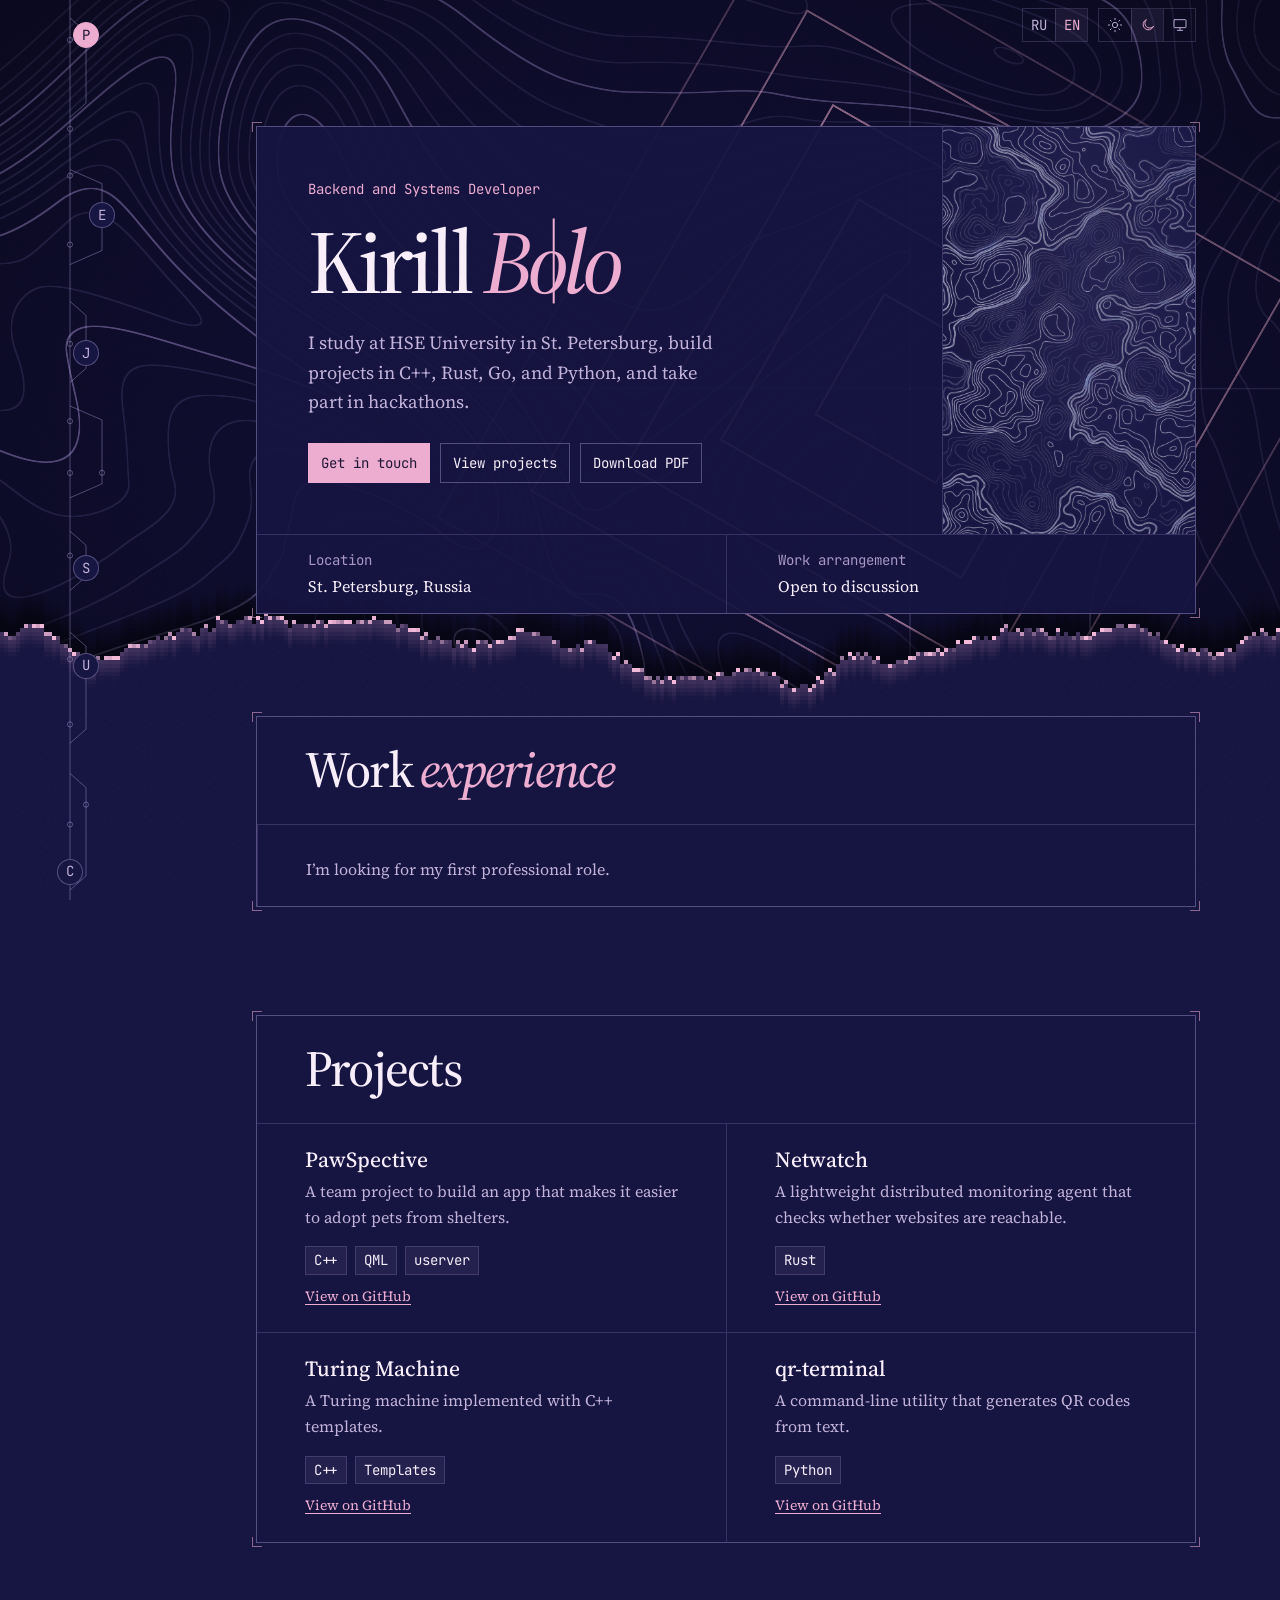
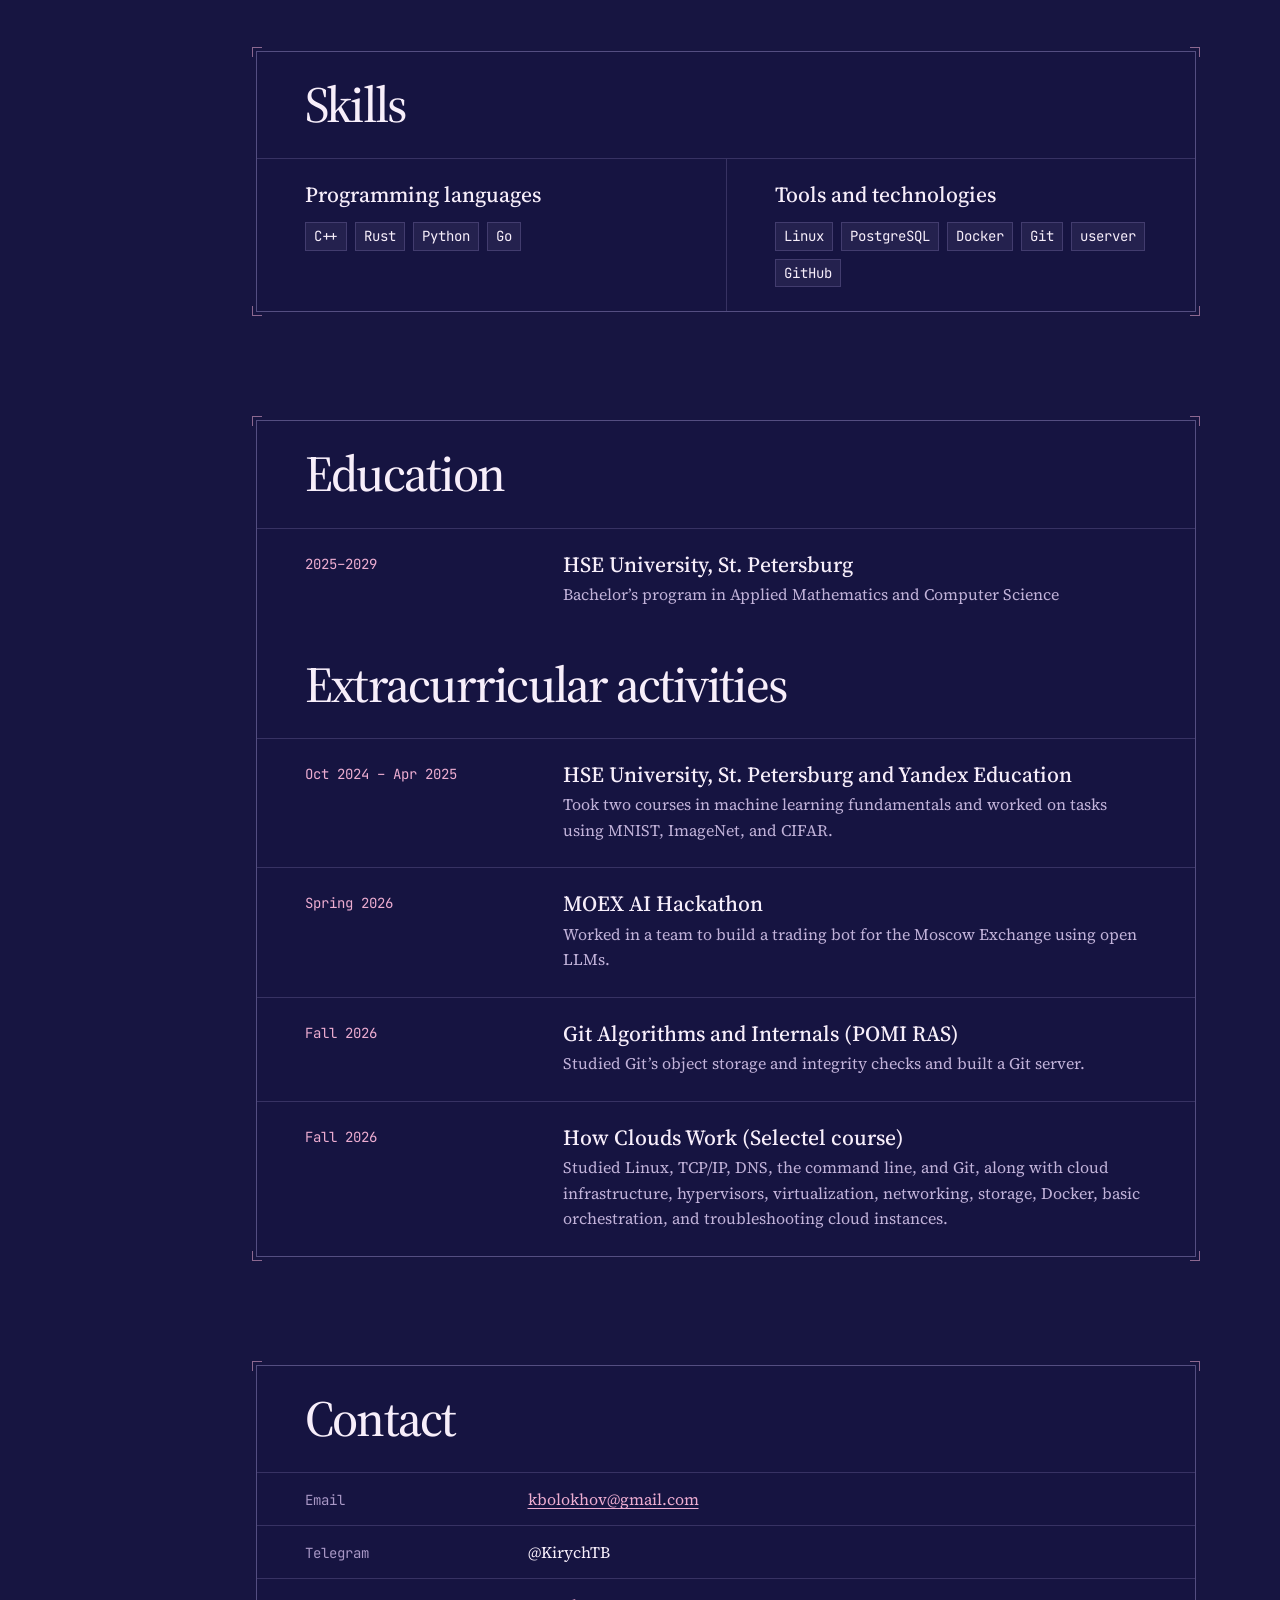
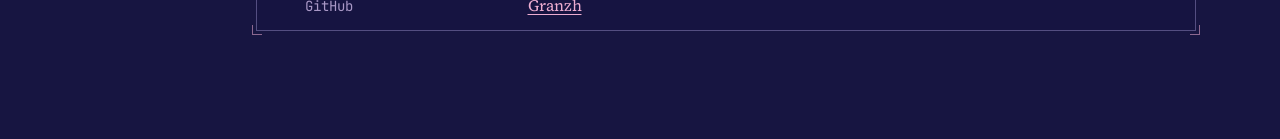
==== en.html @ cee9a9da "minor changes" ====
<!doctype html>
<html lang="en" data-eff="dark">
<head>
<meta charset="utf-8">
<meta name="viewport" content="width=device-width,initial-scale=1">
<meta name="description" content="Kirill Bolokhov’s resume, with projects, technical skills, and education.">
<title>Kirill Bolokhov — Resume</title>
<link rel="alternate" hreflang="ru" href="./index.html">
<link rel="alternate" hreflang="en" href="./en.html">
<link rel="preconnect" href="https://fonts.googleapis.com">
<link rel="preconnect" href="https://fonts.gstatic.com" crossorigin>
<link href="https://fonts.googleapis.com/css2?family=JetBrains+Mono:wght@400;500;600&family=Source+Serif+4:ital,opsz,wght@0,8..60,400;0,8..60,500;1,8..60,400&display=swap" rel="stylesheet">
<link rel="stylesheet" href="./assets/styles.css">
<script src="./assets/hero-typing.js" defer></script>
<script src="./assets/background.js" defer></script>
<script src="./assets/main.js" defer></script>
</head>
<body>
<canvas id="gl" aria-hidden="true"></canvas>

<nav class="nav" aria-label="Resume sections">
  <svg class="tree-rail" aria-hidden="true" focusable="false" hidden></svg>
  <ul class="tree" id="toc" role="list">
    <li class="tree-node">
      <details name="resume-sections">
        <summary aria-label="Profile">P</summary>
        <a href="#profile" aria-current="location">Profile</a>
      </details>
    </li>
    <li class="tree-node">
      <details name="resume-sections">
        <summary aria-label="Experience">E</summary>
        <a href="#experience">Experience</a>
      </details>
    </li>
    <li class="tree-node">
      <details name="resume-sections">
        <summary aria-label="Projects">J</summary>
        <a href="#projects">Projects</a>
      </details>
    </li>
    <li class="tree-node">
      <details name="resume-sections">
        <summary aria-label="Skills">S</summary>
        <a href="#skills">Skills</a>
      </details>
    </li>
    <li class="tree-node">
      <details name="resume-sections">
        <summary aria-label="Education">U</summary>
        <a href="#education">Education</a>
      </details>
    </li>
    <li class="tree-node">
      <details name="resume-sections">
        <summary aria-label="Contact">C</summary>
        <a href="#contacts">Contact</a>
      </details>
    </li>
  </ul>
</nav>

<main>
  <div class="page-controls">
    <nav class="languages" aria-label="Site language">
      <a href="./index.html" lang="ru" hreflang="ru" aria-label="Русский">RU</a>
      <a href="./en.html" aria-label="English" aria-current="page">EN</a>
    </nav>
    <div class="themes" id="themes" role="group" aria-label="Color theme" hidden>
      <button type="button" data-m="light" aria-label="Light theme" title="Light theme" aria-pressed="false"><svg viewBox="0 0 24 24" aria-hidden="true"><circle cx="12" cy="12" r="4"/><path d="M12 2v2M12 20v2M4.9 4.9l1.4 1.4M17.7 17.7l1.4 1.4M2 12h2M20 12h2M4.9 19.1l1.4-1.4M17.7 6.3l1.4-1.4"/></svg></button>
      <button type="button" data-m="dark" aria-label="Dark theme" title="Dark theme" aria-pressed="true"><svg viewBox="0 0 24 24" aria-hidden="true"><path d="M20 14.5A8 8 0 1 1 9.5 4a6.5 6.5 0 0 0 10.5 10.5z"/></svg></button>
      <button type="button" data-m="system" aria-label="System theme" title="System theme" aria-pressed="false"><svg viewBox="0 0 24 24" aria-hidden="true"><rect x="3" y="4" width="18" height="12" rx="1"/><path d="M12 16v4M8 20h8"/></svg></button>
    </div>
  </div>
  <section class="hero" id="profile" aria-labelledby="profile-title" tabindex="-1">
    <div class="col hero-card">
      <div class="hero-copy">
        <p class="eyebrow">Backend and Systems Developer</p>
        <h1 id="profile-title">Kirill <em class="surname" data-mistyped="Ищоло"><span class="surname-text">Bolokhov</span><span class="surname-typing" aria-hidden="true" hidden><span class="surname-prefix"></span><span class="surname-tail"><span class="surname-letter"></span><span class="surname-cursor"></span></span></span></em></h1>
        <p class="summary">I study at HSE University in St. Petersburg, build projects in C++, Rust, Go, and Python, and take part in hackathons.</p>
        <div class="actions">
          <a class="button primary" href="#contacts">Get in touch</a>
          <a class="button" href="#projects">View projects</a>
          <a class="button" href="./assets/resume-en.pdf" download>Download PDF</a>
        </div>
      </div>
      <div class="mark" aria-hidden="true"></div>
      <dl class="profile-details">
        <div><dt>Location</dt><dd>St. Petersburg, Russia</dd></div>
        <div><dt>Work arrangement</dt><dd>Open to discussion</dd></div>
      </dl>
    </div>
  </section>

  <section class="paper" id="experience" aria-labelledby="experience-title" tabindex="-1">
    <div class="col">
      <header class="intro"><h2 id="experience-title">Work <em>experience</em></h2></header>
      <div class="cell"><p>I’m looking for my first professional role.</p></div>
    </div>
  </section>

  <section class="gap" id="projects" aria-labelledby="projects-title" tabindex="-1">
    <div class="col">
      <header class="intro"><h2 id="projects-title">Projects</h2></header>
      <div class="grid">
        <article class="cell">
          <h3>PawSpective</h3>
          <p>A team project to build an app that makes it easier to adopt pets from shelters.</p>
          <ul class="tags" aria-label="Project technologies"><li>C++</li><li>QML</li><li>userver</li></ul>
          <a class="project-link" href="https://github.com/Pawspective" aria-label="PawSpective on GitHub">View on GitHub</a>
        </article>
        <article class="cell">
          <h3>Netwatch</h3>
          <p>A lightweight distributed monitoring agent that checks whether websites are reachable.</p>
          <ul class="tags" aria-label="Project technologies"><li>Rust</li></ul>
          <a class="project-link" href="https://github.com/Granzh/netwatch" aria-label="Netwatch on GitHub">View on GitHub</a>
        </article>
        <article class="cell">
          <h3>Turing Machine</h3>
          <p>A Turing machine implemented with C++ templates.</p>
          <ul class="tags" aria-label="Project technologies"><li>C++</li><li>Templates</li></ul>
          <a class="project-link" href="https://github.com/Granzh/Turing-Machine" aria-label="Turing Machine on GitHub">View on GitHub</a>
        </article>
        <article class="cell">
          <h3>qr-terminal</h3>
          <p>A command-line utility that generates QR codes from text.</p>
          <ul class="tags" aria-label="Project technologies"><li>Python</li></ul>
          <a class="project-link" href="https://github.com/Granzh/qr-terminal" aria-label="qr-terminal on GitHub">View on GitHub</a>
        </article>
      </div>
    </div>
  </section>

  <section class="paper" id="skills" aria-labelledby="skills-title" tabindex="-1">
    <div class="col">
      <header class="intro"><h2 id="skills-title">Skills</h2></header>
      <div class="grid">
        <div class="cell">
          <h3>Programming languages</h3>
          <ul class="tags"><li>C++</li><li>Rust</li><li>Python</li><li>Go</li></ul>
        </div>
        <div class="cell">
          <h3>Tools and technologies</h3>
          <ul class="tags"><li>Linux</li><li>PostgreSQL</li><li>Docker</li><li>Git</li><li>userver</li><li>GitHub</li></ul>
        </div>
      </div>
    </div>
  </section>

  <section class="gap" id="education" aria-labelledby="education-title" tabindex="-1">
    <div class="col">
      <header class="intro"><h2 id="education-title">Education</h2></header>
      <article class="entry">
        <p class="entry-period">2025–2029</p>
        <div>
          <h3>HSE University, St. Petersburg</h3>
          <p class="entry-meta">Bachelor’s program in Applied Mathematics and Computer Science</p>
        </div>
      </article>

      <header class="intro"><h2 id="activities-title">Extracurricular activities</h2></header>
      <article class="entry">
        <p class="entry-period">Oct 2024 – Apr 2025</p>
        <div>
          <h3>HSE University, St. Petersburg and Yandex Education</h3>
          <p class="entry-meta">Took two courses in machine learning fundamentals and worked on tasks using MNIST, ImageNet, and CIFAR.</p>
        </div>
      </article>
      <article class="entry">
        <p class="entry-period">Spring 2026</p>
        <div>
          <h3>MOEX AI Hackathon</h3>
          <p class="entry-meta">Worked in a team to build a trading bot for the Moscow Exchange using open LLMs.</p>
        </div>
      </article>
      <article class="entry">
        <p class="entry-period">Fall 2026</p>
        <div>
          <h3>Git Algorithms and Internals (POMI RAS)</h3>
          <p class="entry-meta">Studied Git’s object storage and integrity checks and built a Git server.</p>
        </div>
      </article>
      <article class="entry">
        <p class="entry-period">Fall 2026</p>
        <div>
          <h3>How Clouds Work (Selectel course)</h3>
          <p class="entry-meta">Studied Linux, TCP/IP, DNS, the command line, and Git, along with cloud infrastructure, hypervisors, virtualization, networking, storage, Docker, basic orchestration, and troubleshooting cloud instances.</p>
        </div>
      </article>
    </div>
  </section>

  <section class="paper contacts" id="contacts" aria-labelledby="contacts-title" tabindex="-1">
    <div class="col">
      <header class="intro"><h2 id="contacts-title">Contact</h2></header>
      <dl class="contact-list">
        <div><dt>Email</dt><dd><a href="mailto:kbolokhov@gmail.com">kbolokhov@gmail.com</a></dd></div>
        <div><dt>Telegram</dt><dd>@KirychTB</dd></div>
        <div><dt>GitHub</dt><dd><a href="https://github.com/Granzh">Granzh</a></dd></div>
      </dl>
    </div>
  </section>
</main>
</body>
</html>
---- assets/styles.css ----
:root {
  --left: max(24px, calc((100vw - 1180px) / 2));
  --nav-width: 182px;
  --content-left: calc(var(--left) + var(--nav-width) + 24px);
  --mono: "JetBrains Mono", ui-monospace, Consolas, monospace;
  --serif: "Source Serif 4", Georgia, serif;
  --fg: #f7eefa;
  --mut: #c1b2d9;
  --dim: #a998c6;
  --acc: #edadd1;
  --acc-hover: #ffd0e8;
  --on-acc: #201737;
  --line: rgba(197, 182, 243, .19);
  --line2: rgba(197, 182, 243, .36);
  --panel: rgba(197, 182, 243, .08);
  --pbg: #171541;
  color-scheme: dark;
}
html[data-eff="light"] {
  --fg: #201737;
  --mut: #5f4d72;
  --dim: #69567e;
  --acc: #8b346d;
  --acc-hover: #74275a;
  --on-acc: #f7eefa;
  --line: rgba(79, 54, 112, .19);
  --line2: rgba(79, 54, 112, .36);
  --panel: rgba(79, 54, 112, .08);
  --pbg: #f4eaf7;
  color-scheme: light;
}
* { box-sizing: border-box; }
html { background: var(--pbg); scroll-behavior: smooth; }
body { margin: 0; color: var(--fg); font: 1rem/1.6 var(--serif); }
a { color: inherit; }
button { font: inherit; }
[hidden] { display: none !important; }
:focus-visible { outline: 2px solid var(--acc); outline-offset: 3px; }
::selection { background: var(--acc); color: var(--on-acc); }
#gl { position: fixed; inset: 0; width: 100%; height: 100%; pointer-events: none; }

.nav {
  position: fixed;
  z-index: 2;
  inset: 0 auto 0 var(--left);
  width: var(--nav-width);
  display: grid;
  grid-template-rows: minmax(0, 1fr);
  pointer-events: none;
  font-family: var(--mono);
}
.tree {
  --trunk: 19px;
  --node-size: 36px;
  position: relative;
  display: grid;
  grid-auto-rows: 1fr;
  margin: 0;
  padding: 0;
  list-style: none;
}
.tree::before, .tree-node::before {
  content: "";
  position: absolute;
  background: var(--line2);
}
.tree::before { inset: 0 auto 0 var(--trunk); width: 1px; }
.tree-node {
  --branch: 0px;
  position: relative;
  display: flex;
  align-items: center;
  padding-inline-start: calc(var(--trunk) + var(--branch) - var(--node-size) / 2);
}
.tree-node:nth-child(3n + 2) { --branch: 25px; }
.tree-node:nth-child(3n) { --branch: 44px; }
.tree-node::before { top: 50%; left: var(--trunk); width: var(--branch); height: 1px; }
.tree-node details { position: relative; pointer-events: auto; }
.tree-node details[open] { z-index: 1; }
.tree-node summary {
  display: grid;
  place-items: center;
  width: var(--node-size);
  height: var(--node-size);
  border: 1px solid var(--line2);
  border-radius: 50%;
  color: var(--mut);
  font-size: .875rem;
  list-style: none;
  background: var(--pbg);
  cursor: pointer;
}
.tree-node summary::-webkit-details-marker { display: none; }
.tree-node summary:hover, .tree-node details[open] summary { color: var(--acc); border-color: var(--acc); }
.tree-node details:has(a[aria-current]) summary { color: var(--on-acc); background: var(--acc); border-color: var(--acc); }
.tree-node a {
  position: absolute;
  top: 50%;
  left: calc(100% + 8px);
  transform: translateY(-50%);
  padding: 6px 10px;
  border: 1px solid var(--line2);
  background: var(--pbg);
  color: var(--fg);
  font-size: .875rem;
  text-decoration: none;
  white-space: nowrap;
}
.tree-node a:hover { color: var(--acc); border-color: var(--acc); }
.tree-rail {
  position: absolute;
  top: 0;
  left: 0;
  overflow: visible;
  pointer-events: none;
}
.tree[data-rail] { --node-size: 26px; display: block; }
.tree[data-rail]::before, .tree[data-rail] .tree-node::before { display: none; }
.tree[data-rail] .tree-node {
  position: absolute;
  left: var(--node-x);
  top: var(--node-y);
  display: block;
  padding: 0;
  transform: translate(-50%, -50%);
}
.page-controls {
  position: absolute;
  z-index: 1;
  inset: 8px max(24px, calc(100% - var(--content-left) - 940px)) auto auto;
  display: flex;
  align-items: center;
  gap: 10px;
}
.languages, .themes {
  display: grid;
  grid-auto-flow: column;
  grid-auto-columns: 32px;
  border: 1px solid var(--line);
}
.languages a {
  display: grid;
  place-items: center;
  min-height: 32px;
  color: var(--mut);
  font: .875rem var(--mono);
  text-decoration: none;
}
.languages a + a { border-left: 1px solid var(--line); }
.languages a:hover { color: var(--fg); }
.languages a[aria-current] { color: var(--acc); background: var(--panel); }
.themes button { display: grid; place-items: center; min-height: 32px; padding: 0; color: var(--mut); background: transparent; border: 0; cursor: pointer; }
.themes button + button { border-left: 1px solid var(--line); }
.themes button:hover { color: var(--fg); }
.themes button[aria-pressed="true"] { color: var(--acc); background: var(--panel); }
.themes svg { width: 16px; height: 16px; fill: none; stroke: currentColor; stroke-width: 1.4; stroke-linecap: round; }

main { position: relative; }
.col {
  position: relative;
  width: min(940px, calc(100% - var(--content-left) - 24px));
  margin-left: var(--content-left);
  border: 1px solid var(--line2);
  background: var(--pbg);
  background: color-mix(in srgb, var(--pbg) 94%, transparent);
}
.col::before {
  content: "";
  position: absolute;
  inset: -5px;
  pointer-events: none;
  background:
    linear-gradient(var(--acc), var(--acc)) left top / 10px 1px,
    linear-gradient(var(--acc), var(--acc)) left top / 1px 10px,
    linear-gradient(var(--acc), var(--acc)) right top / 10px 1px,
    linear-gradient(var(--acc), var(--acc)) right top / 1px 10px,
    linear-gradient(var(--acc), var(--acc)) left bottom / 10px 1px,
    linear-gradient(var(--acc), var(--acc)) left bottom / 1px 10px,
    linear-gradient(var(--acc), var(--acc)) right bottom / 10px 1px,
    linear-gradient(var(--acc), var(--acc)) right bottom / 1px 10px;
  background-repeat: no-repeat;
  opacity: .55;
}
.hero { padding: clamp(48px, 14vh, 132px) 0 48px; }
.hero-card { display: grid; grid-template-columns: minmax(0, 1fr) minmax(126px, 27%); }
.hero-copy { padding: clamp(24px, 4vw, 56px); }
.eyebrow, .entry-period, dt, .tags, .button { font-family: var(--mono); font-size: .875rem; }
.eyebrow { margin: 0; color: var(--acc); }
h1, h2, h3 { font-weight: 500; line-height: 1.08; overflow-wrap: anywhere; }
h1 { margin: 13px 0 0; font-size: clamp(2.5rem, 7vw, 5.75rem); letter-spacing: -.055em; }
h1 em, h2 em { color: var(--acc); }
.surname { position: relative; display: inline-block; max-width: 100%; }
.surname[data-mode] .surname-text { opacity: 0; }
.surname-typing { position: absolute; inset: 0; }
.surname-tail { position: relative; }
.surname-letter:empty::before {
  content: "\00a0";
  display: inline-block;
  inline-size: 0;
  white-space: nowrap;
}
.surname-cursor {
  position: absolute;
  inset-inline-start: 100%;
  inset-block-start: 50%;
  translate: 0 -50%;
  width: .6em;
  height: .95em;
  background: currentColor;
  transition: width 130ms ease-out;
}
.surname-letter:not(:empty) + .surname-cursor { margin-inline-start: .16em; }
.surname[data-mode="insert"] .surname-cursor { width: 2px; }
@media (prefers-reduced-motion: reduce), print {
  .surname[data-mode] .surname-text { opacity: 1; }
  .surname-typing { display: none; }
}
h2 { margin: 0; font-size: clamp(1.85rem, 4vw, 3.15rem); letter-spacing: -.035em; }
h3 { margin: 0; font-size: 1.35rem; }
.summary { max-width: 47ch; margin: 18px 0 0; color: var(--mut); font-size: 1.15rem; }
.actions { display: flex; flex-wrap: wrap; gap: 10px; margin-top: 26px; }
.button { display: inline-flex; align-items: center; padding: 8px 12px; border: 1px solid var(--line2); text-decoration: none; }
.button:hover { border-color: var(--acc); background: var(--panel); }
.button.primary { color: var(--on-acc); background: var(--acc); border-color: var(--acc); }
.button.primary:hover { background: var(--acc-hover); border-color: var(--acc-hover); }
.mark {
  position: relative;
  isolation: isolate;
  border-left: 1px solid var(--line);
  overflow: hidden;
  background:
    radial-gradient(ellipse at 60% 35%, var(--panel), transparent 75%),
    var(--pbg);
}
.mark::before {
  content: "";
  position: absolute;
  inset: 0;
  background: url("./topographic-contours.png") center / cover no-repeat;
  mix-blend-mode: screen;
  opacity: .88;
}
html[data-eff="light"] .mark::before {
  filter: invert(1);
  mix-blend-mode: multiply;
  opacity: .65;
}
.profile-details { display: grid; grid-column: 1 / -1; grid-template-columns: repeat(2, minmax(0, 1fr)); margin: 0; border-top: 1px solid var(--line); }
.profile-details > div { padding: 14px clamp(24px, 4vw, 56px); }
.profile-details > div + div { border-left: 1px solid var(--line); }
dt { color: var(--dim); overflow-wrap: anywhere; }
dd { margin: 2px 0 0; overflow-wrap: anywhere; }

.paper, .gap { padding: clamp(24px, 6vh, 64px) 0; }
.intro { padding: 26px clamp(24px, 4vw, 48px); border-bottom: 1px solid var(--line); }
.entry { display: grid; grid-template-columns: minmax(145px, 1fr) minmax(0, 2.5fr); gap: 14px 24px; padding: 24px clamp(24px, 4vw, 48px); }
.entry + .entry { border-top: 1px solid var(--line); }
.entry-period { margin: 0; color: var(--acc); }
.entry-meta { margin: 6px 0 0; color: var(--mut); }
.achievements { margin: 14px 0 0; padding-left: 20px; }
.achievements li + li { margin-top: 5px; }
.achievements li::marker { color: var(--acc); }
.grid { display: grid; grid-template-columns: repeat(2, minmax(0, 1fr)); }
.cell { min-width: 0; padding: 24px clamp(24px, 4vw, 48px); }
.cell:nth-child(even) { border-left: 1px solid var(--line); }
.cell:nth-child(n+3) { border-top: 1px solid var(--line); }
.cell p { color: var(--mut); margin: 8px 0 0; }
.project-link { display: inline-block; margin-top: 10px; font-size: .875rem; }
.tags { display: flex; flex-wrap: wrap; gap: 8px; list-style: none; padding: 0; margin: 16px 0 0; }
.tags li { max-width: 100%; padding: 2px 8px; background: var(--panel); border: 1px solid var(--line); overflow-wrap: anywhere; }
.contacts { padding-bottom: clamp(54px, 12vh, 112px); }
.contact-list { margin: 0; }
.contact-list > div { display: grid; grid-template-columns: minmax(90px, 1fr) minmax(0, 3fr); gap: 16px; align-items: baseline; padding: 12px clamp(24px, 4vw, 48px); }
.contact-list > div + div { border-top: 1px solid var(--line); }
.project-link, .contact-list a { color: var(--acc); text-underline-offset: .18em; }

@media screen and (max-width: 900px), screen and (max-height: 510px) {
  html { scroll-padding-top: 58px; }
  .nav { position: sticky; inset: 0 auto auto; display: block; width: auto; padding-inline: 12px; background: var(--pbg); border-bottom: 1px solid var(--line2); }
  .tree { --trunk: 19px; grid-template-columns: repeat(6, minmax(0, 1fr)); height: 56px; max-width: 440px; margin-inline: auto; }
  .tree::before { inset: var(--trunk) 0 auto; width: auto; height: 1px; }
  .tree-node { align-items: flex-start; justify-content: center; padding: calc(var(--trunk) + var(--branch) - var(--node-size) / 2) 0 0; }
  .tree-node:nth-child(3n + 2) { --branch: 8px; }
  .tree-node:nth-child(3n) { --branch: 16px; }
  .tree-node::before { top: var(--trunk); left: 50%; width: 1px; height: var(--branch); }
  .tree-node a { top: calc(100% + 8px); left: 0; transform: none; }
  .tree-node:nth-last-child(-n + 2) a { left: auto; right: 0; }
  .page-controls { right: 16px; }
  .col { width: auto; margin-inline: 16px; }
}
@media screen and (max-width: 560px) {
  .hero-card, .grid, .entry { grid-template-columns: minmax(0, 1fr); }
  .mark { display: none; }
  .cell:nth-child(even) { border-left: 0; }
  .cell + .cell { border-top: 1px solid var(--line); }
  .profile-details > div { padding-inline: 14px; }
}
@media (prefers-reduced-motion: reduce) {
  html { scroll-behavior: auto; }
}
@media print {
  @page { size: A4; margin: 12mm; }
  html[data-eff] {
    --serif: Georgia, serif;
    --mono: Consolas, monospace;
    --fg: #201737;
    --mut: #4e405f;
    --dim: #4e405f;
    --acc: #74275a;
    --line: #ddd1e4;
    --line2: #ddd1e4;
    --panel: transparent;
    --pbg: #fff;
    color-scheme: light;
  }
  #gl, .nav, .page-controls, .actions, .mark, .col::before { display: none; }
  body { font-size: 11pt; line-height: 1.4; }
  .hero, .paper, .gap { padding: 5px 0; }
  .hero-card { display: block; }
  .col { width: auto; margin: 0; }
  .hero-copy, .intro, .entry, .cell, .contact-list > div, .profile-details > div { padding: 9px 14px; }
  h1 { font-size: 33pt; margin-top: 6px; }
  h2 { font-size: 19pt; }
  h3 { font-size: 13pt; }
  .summary { max-width: 65ch; font-size: inherit; margin-top: 8px; }
  .tags, .achievements { margin-top: 9px; }
  .intro { break-after: avoid; }
  .entry, .cell { break-inside: avoid; }
}
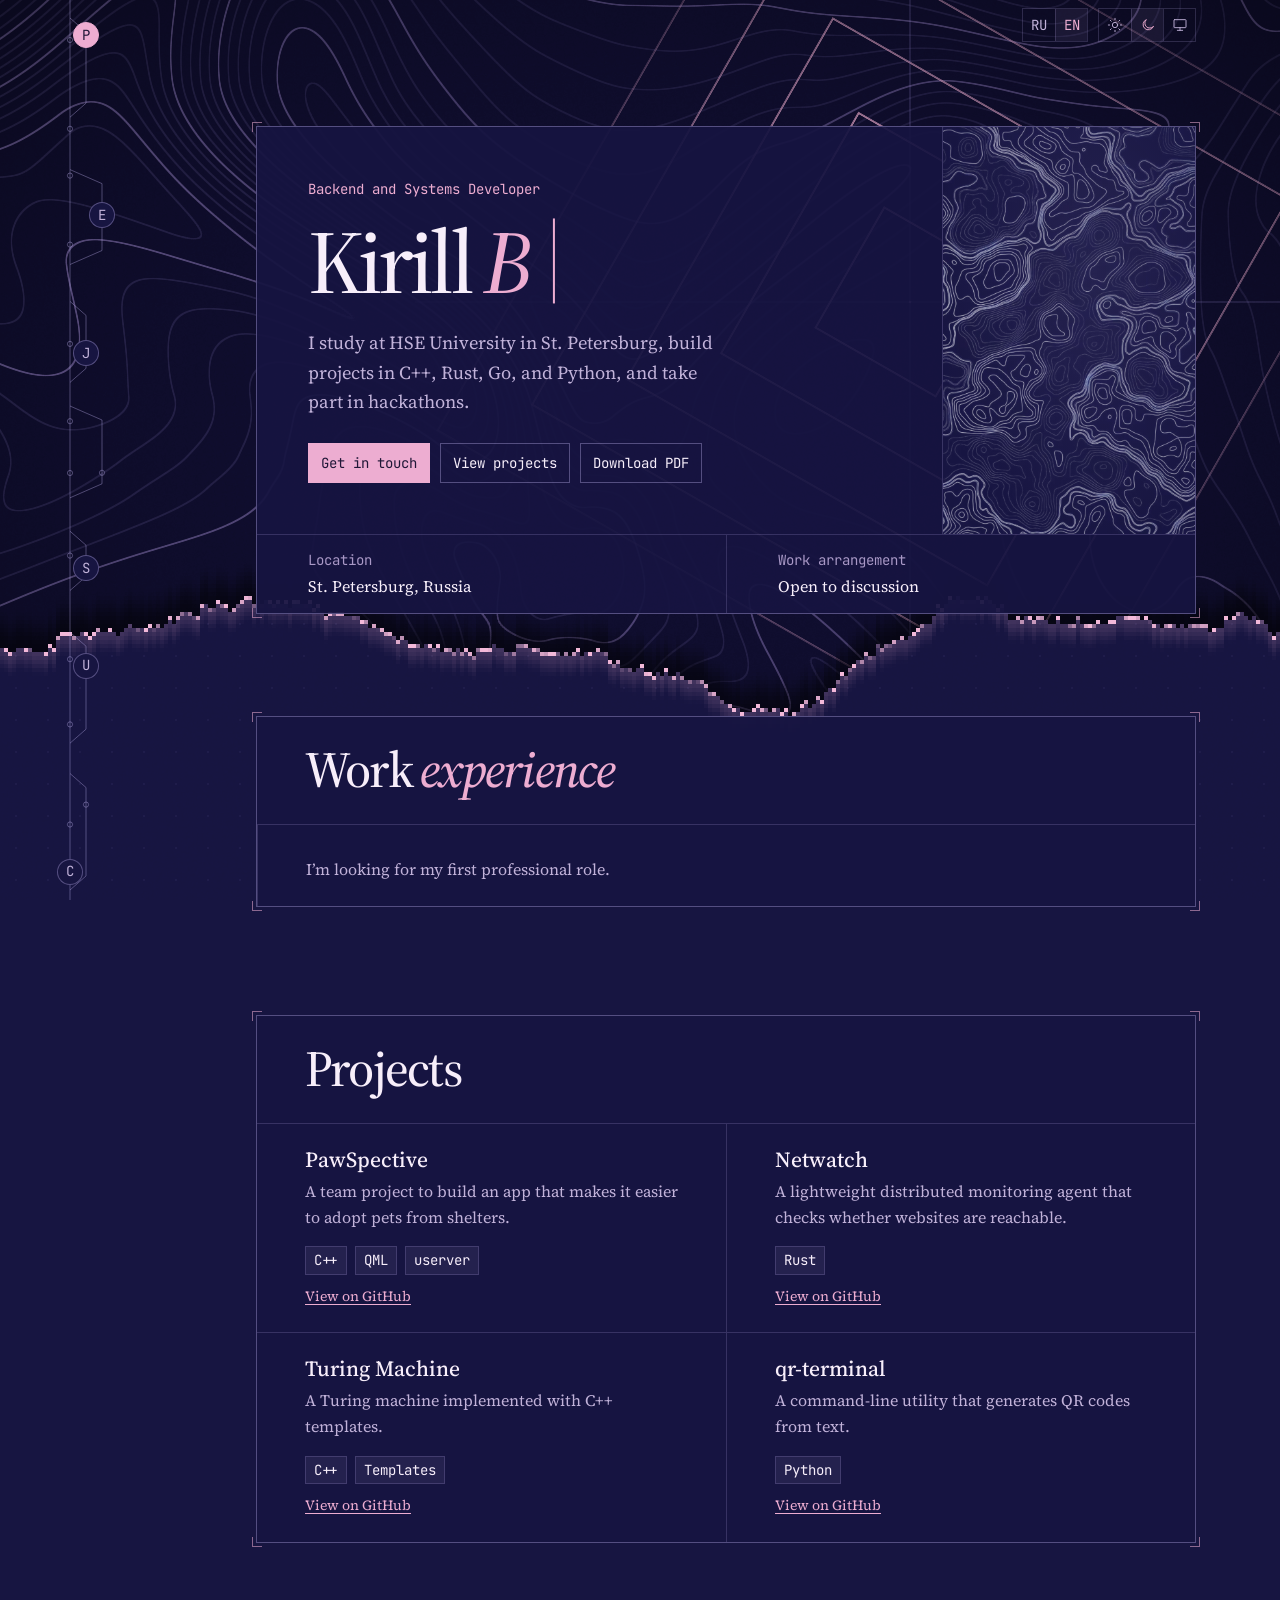
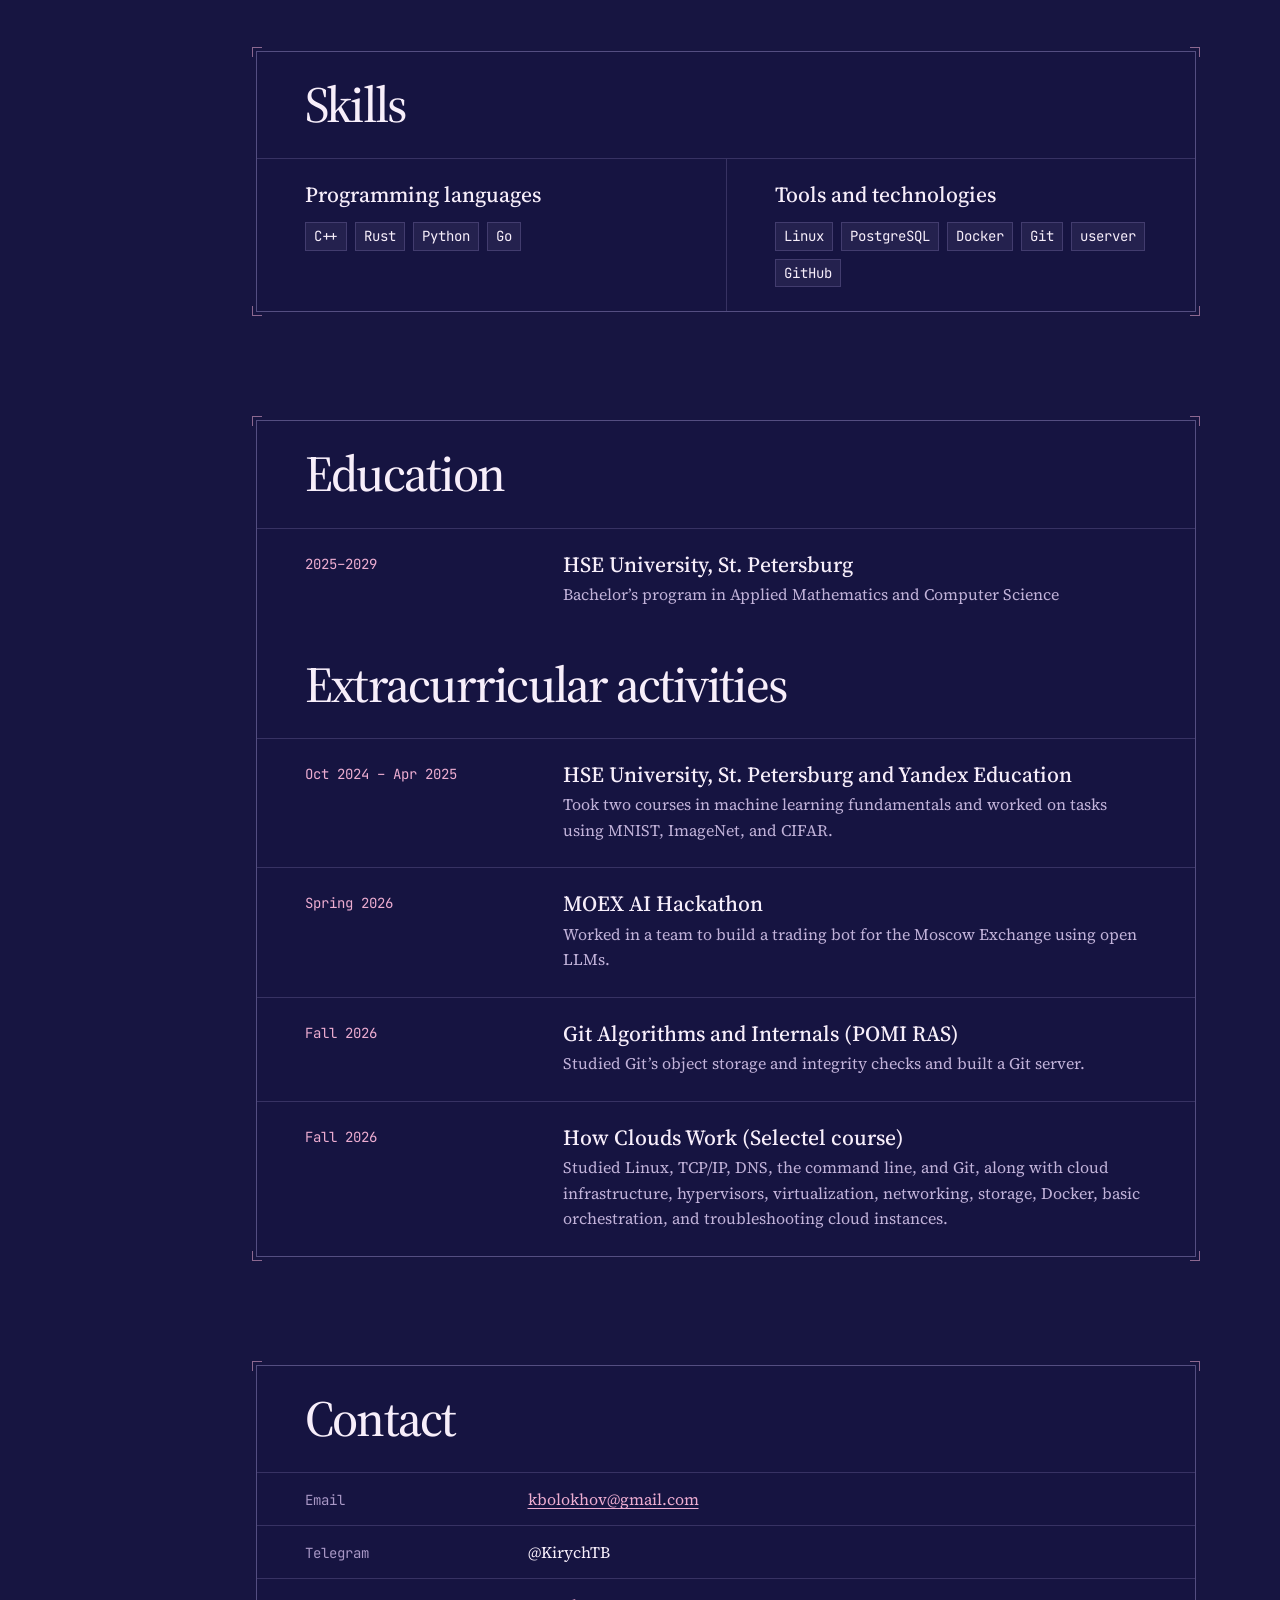
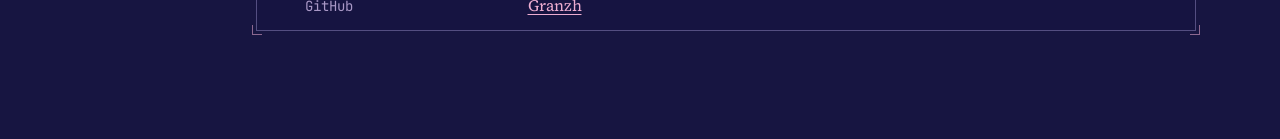
==== commit fafcb2b3: "add animation on switching language" ====
--- a/en.html
+++ b/en.html
@@ -11,6 +11,7 @@
 <link rel="preconnect" href="https://fonts.gstatic.com" crossorigin>
 <link href="https://fonts.googleapis.com/css2?family=JetBrains+Mono:wght@400;500;600&family=Source+Serif+4:ital,opsz,wght@0,8..60,400;0,8..60,500;1,8..60,400&display=swap" rel="stylesheet">
 <link rel="stylesheet" href="./assets/styles.css">
+<script src="./assets/language-switch.js"></script>
 <script src="./assets/hero-typing.js" defer></script>
 <script src="./assets/background.js" defer></script>
 <script src="./assets/main.js" defer></script>
--- a/assets/styles.css
+++ b/assets/styles.css
@@ -149,6 +149,11 @@
 .languages a + a { border-left: 1px solid var(--line); }
 .languages a:hover { color: var(--fg); }
 .languages a[aria-current] { color: var(--acc); background: var(--panel); }
+@media screen and (prefers-reduced-motion: no-preference) {
+  html[data-language-entering] :is(.nav, main) { visibility: hidden; }
+  ::highlight(resume-strike) { text-decoration: line-through .075em; }
+  ::highlight(resume-erased) { color: transparent; text-decoration-color: transparent; }
+}
 .themes button { display: grid; place-items: center; min-height: 32px; padding: 0; color: var(--mut); background: transparent; border: 0; cursor: pointer; }
 .themes button + button { border-left: 1px solid var(--line); }
 .themes button:hover { color: var(--fg); }
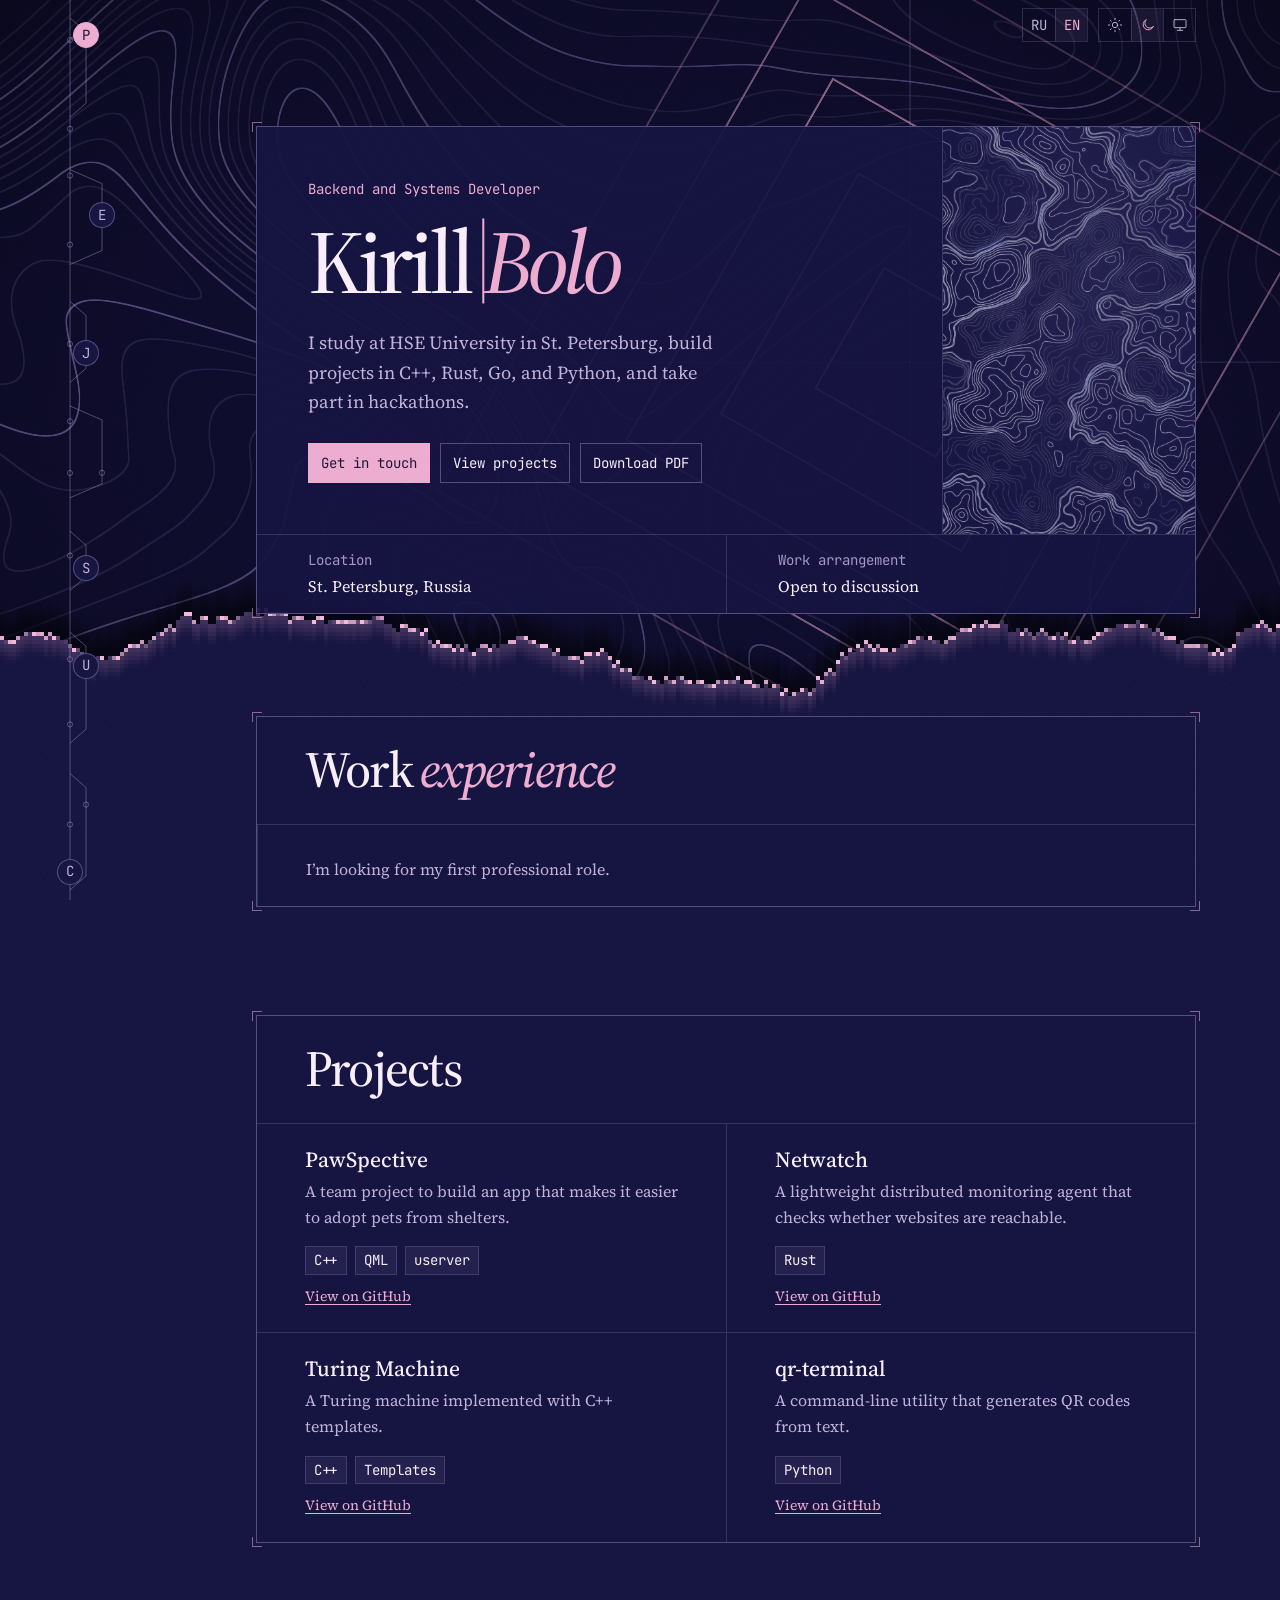
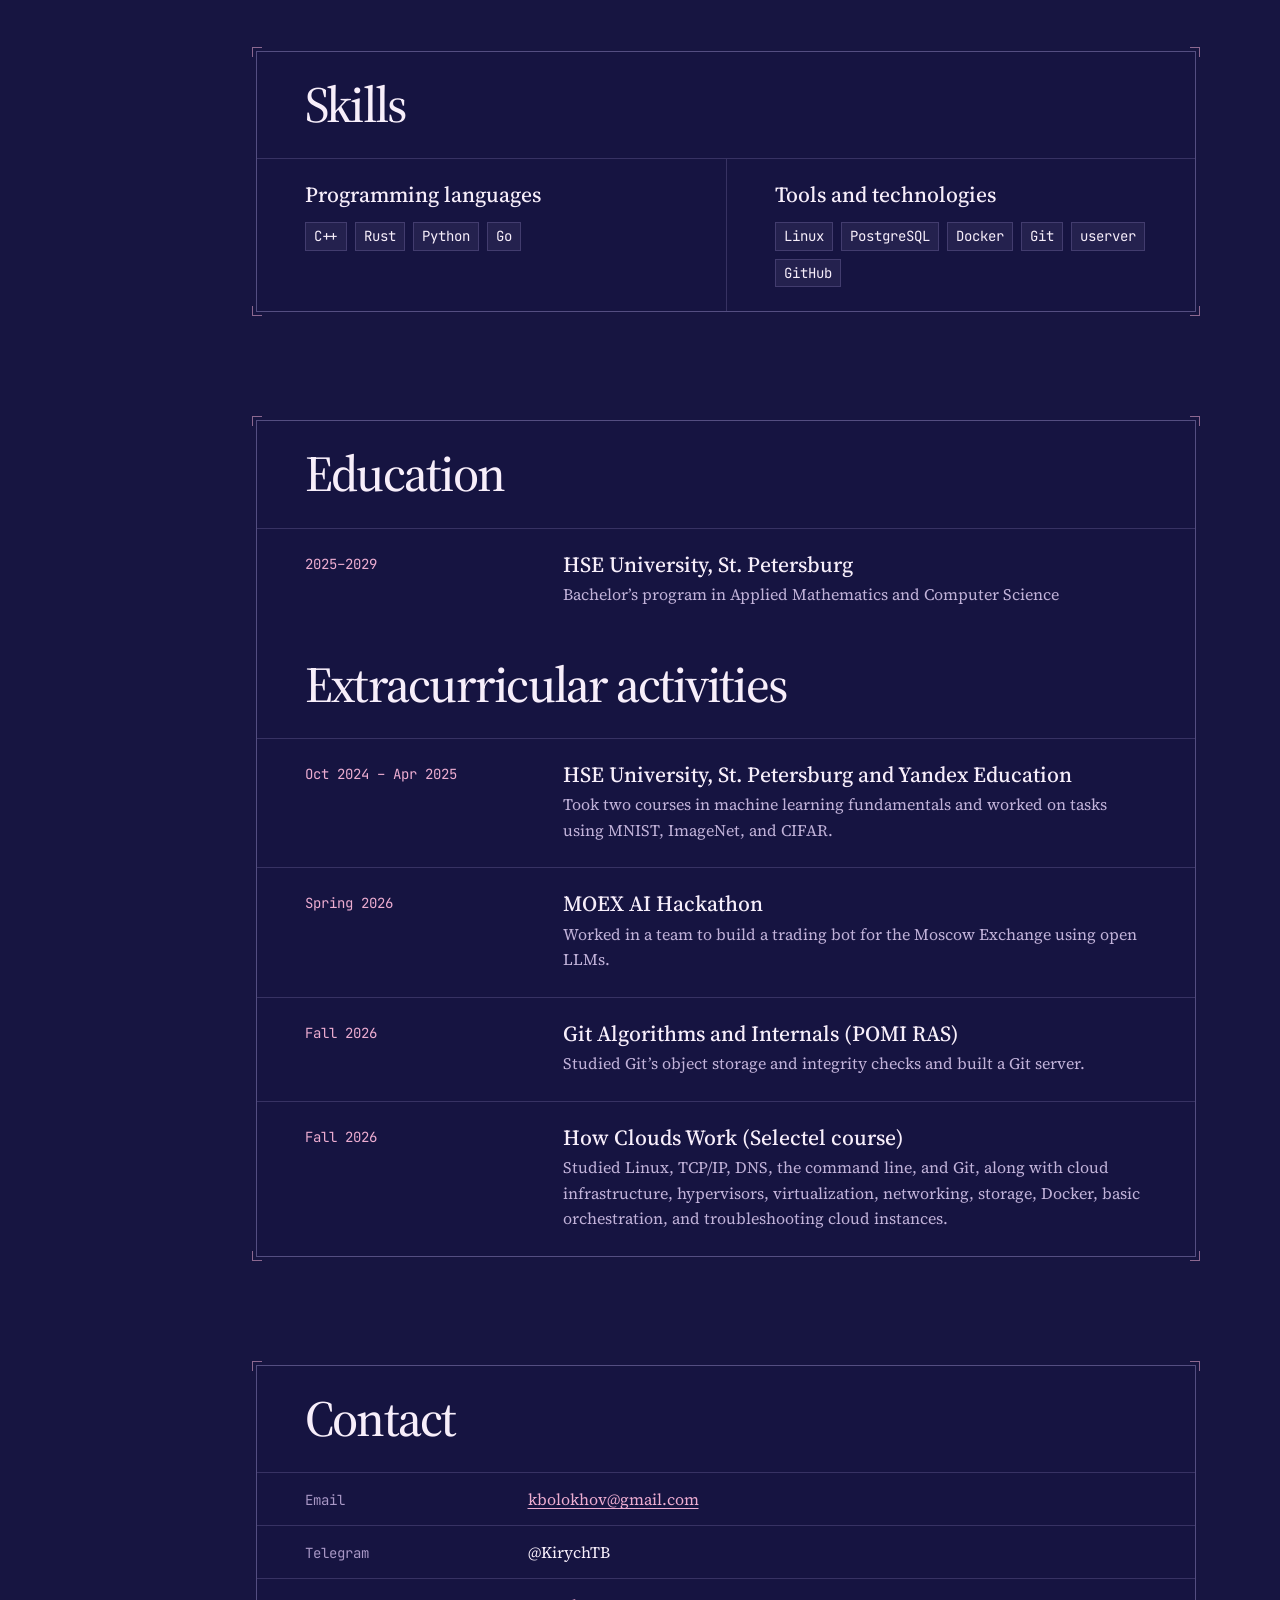
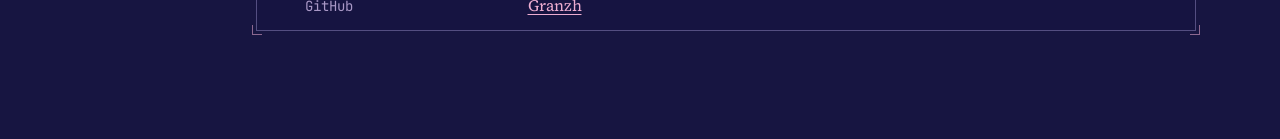
==== commit b90c4e85: "minor changes" ====
--- a/en.html
+++ b/en.html
@@ -7,6 +7,7 @@
 <title>Kirill Bolokhov — Resume</title>
 <link rel="alternate" hreflang="ru" href="./index.html">
 <link rel="alternate" hreflang="en" href="./en.html">
+<link rel="prefetch" href="./index.html">
 <link rel="preconnect" href="https://fonts.googleapis.com">
 <link rel="preconnect" href="https://fonts.gstatic.com" crossorigin>
 <link href="https://fonts.googleapis.com/css2?family=JetBrains+Mono:wght@400;500;600&family=Source+Serif+4:ital,opsz,wght@0,8..60,400;0,8..60,500;1,8..60,400&display=swap" rel="stylesheet">
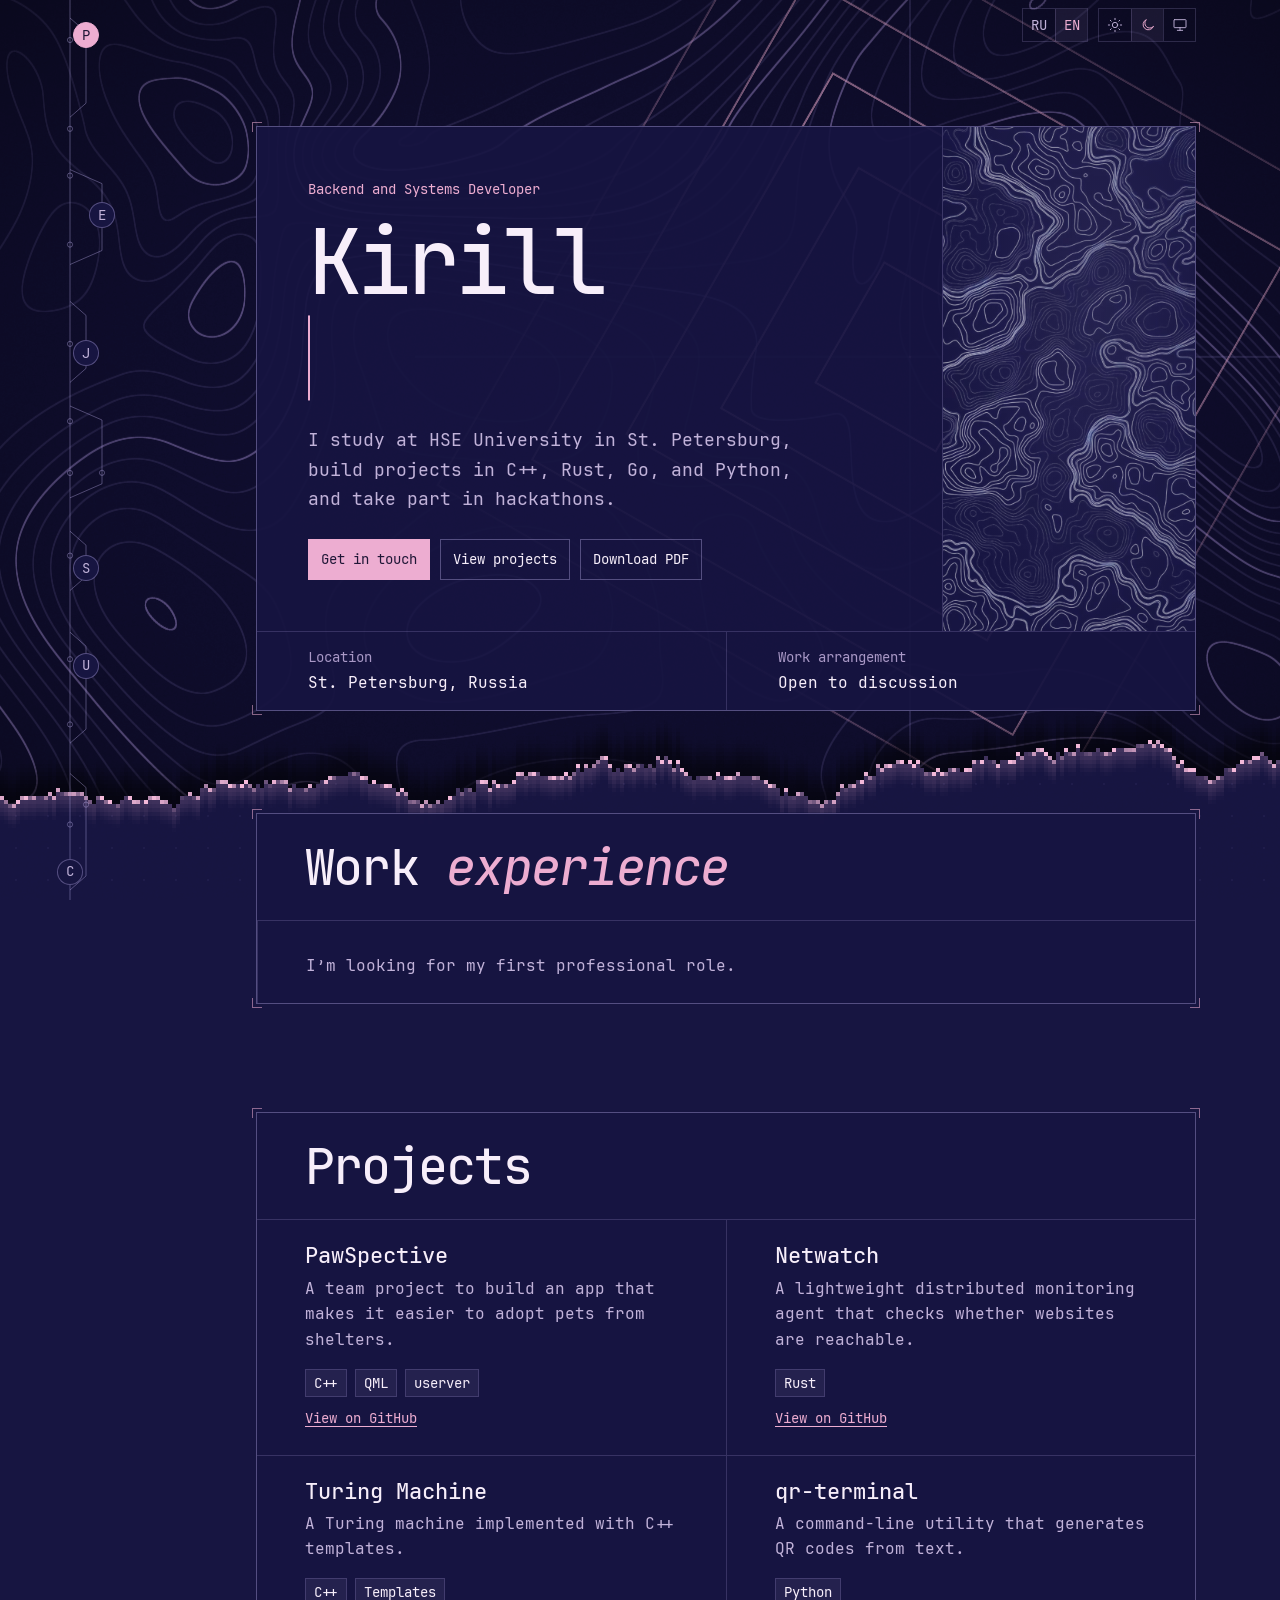
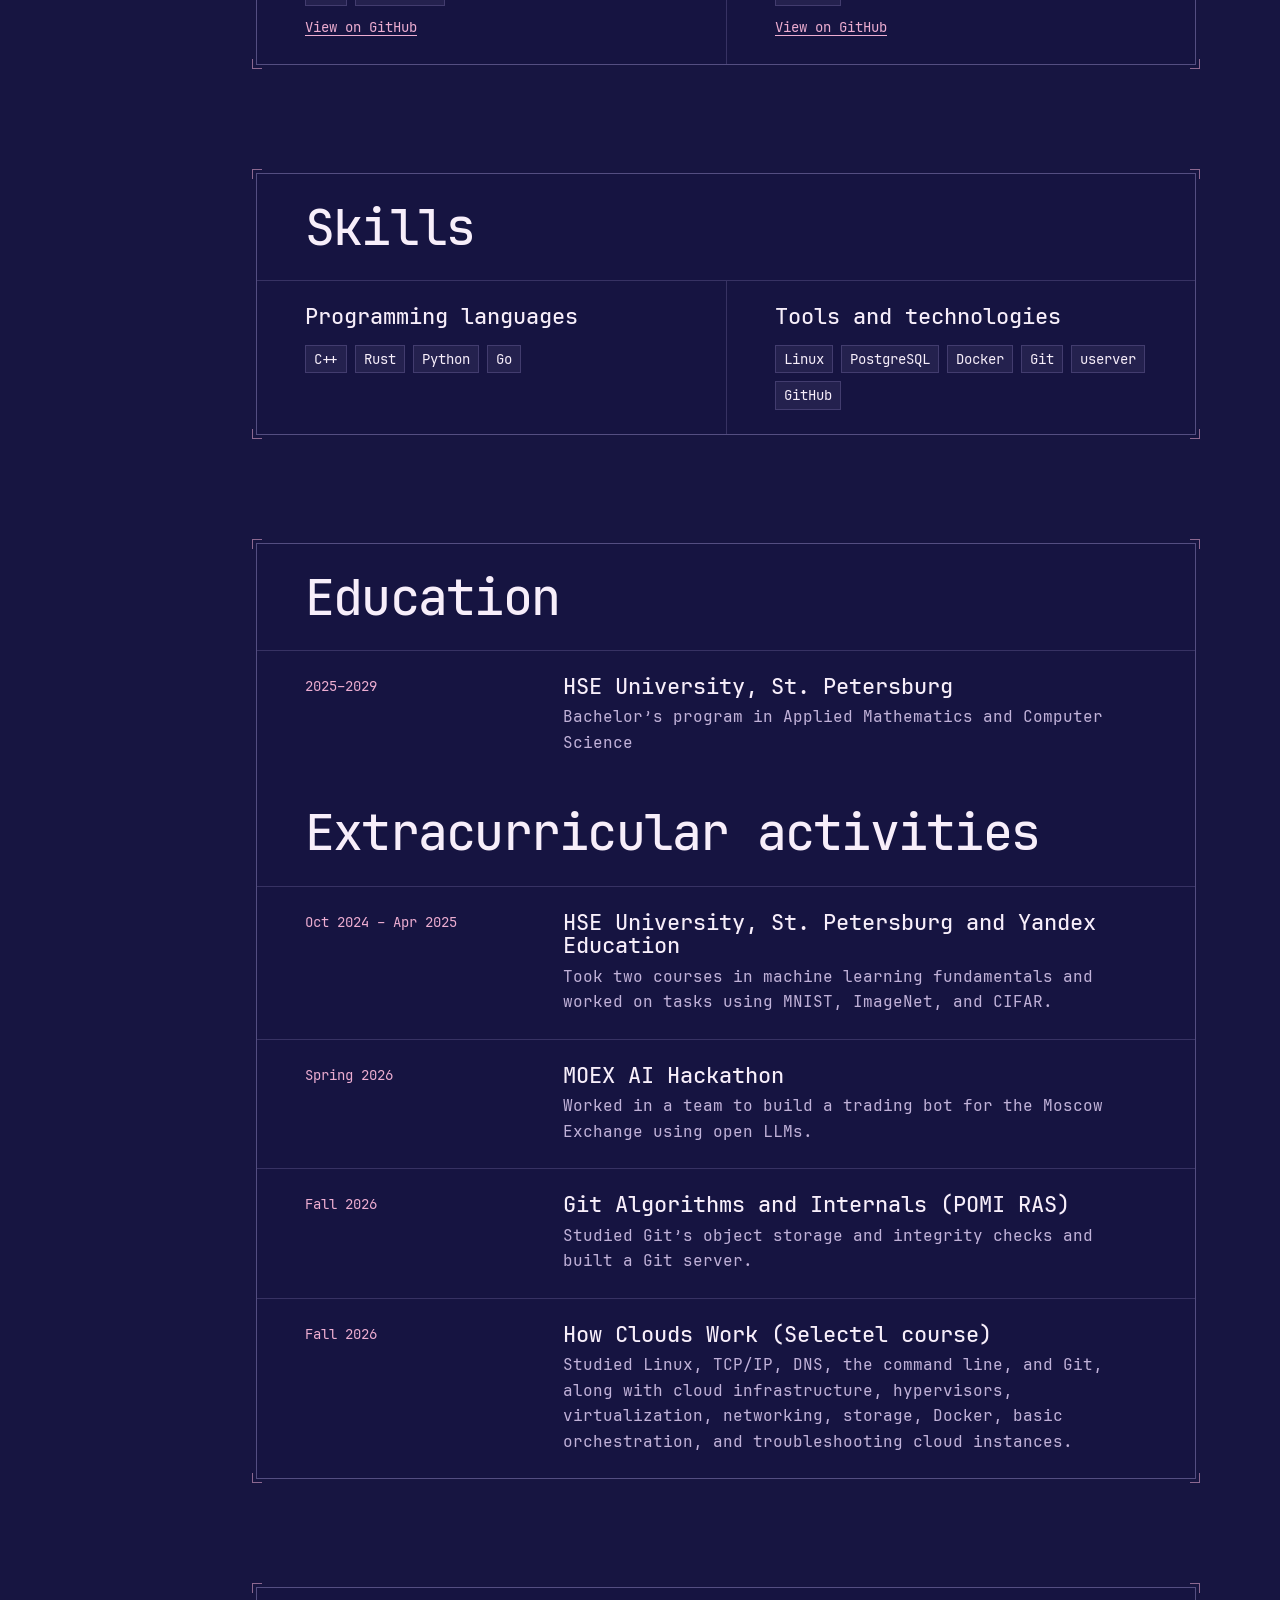
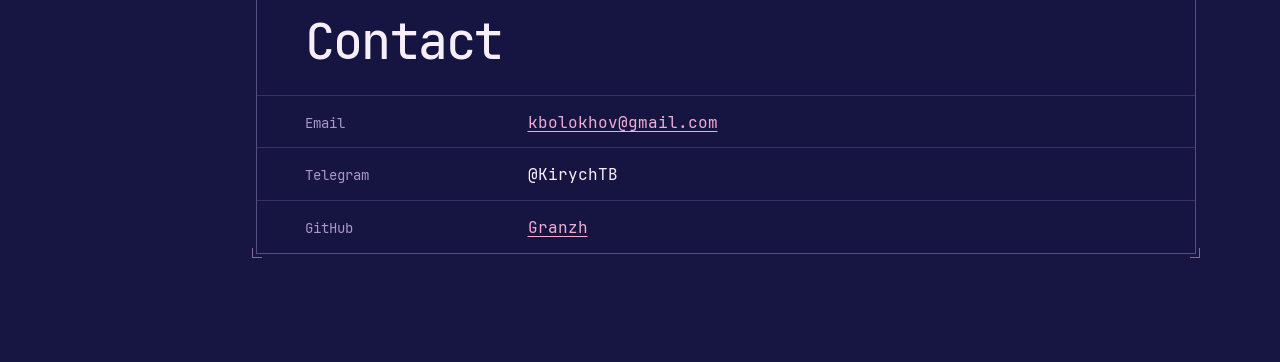
==== commit 1026f507: "change font" ====
--- a/en.html
+++ b/en.html
@@ -8,9 +8,6 @@
 <link rel="alternate" hreflang="ru" href="./index.html">
 <link rel="alternate" hreflang="en" href="./en.html">
 <link rel="prefetch" href="./index.html">
-<link rel="preconnect" href="https://fonts.googleapis.com">
-<link rel="preconnect" href="https://fonts.gstatic.com" crossorigin>
-<link href="https://fonts.googleapis.com/css2?family=JetBrains+Mono:wght@400;500;600&family=Source+Serif+4:ital,opsz,wght@0,8..60,400;0,8..60,500;1,8..60,400&display=swap" rel="stylesheet">
 <link rel="stylesheet" href="./assets/styles.css">
 <script src="./assets/language-switch.js"></script>
 <script src="./assets/hero-typing.js" defer></script>
--- a/assets/styles.css
+++ b/assets/styles.css
@@ -1,9 +1,32 @@
+@font-face {
+  font-family: "JetBrains Mono";
+  src: url("./fonts/JetBrainsMono-Regular.woff2") format("woff2");
+  font-style: normal;
+  font-weight: 400;
+  font-display: swap;
+}
+
+@font-face {
+  font-family: "JetBrains Mono";
+  src: url("./fonts/JetBrainsMono-Medium.woff2") format("woff2");
+  font-style: normal;
+  font-weight: 500;
+  font-display: swap;
+}
+
+@font-face {
+  font-family: "JetBrains Mono";
+  src: url("./fonts/JetBrainsMono-MediumItalic.woff2") format("woff2");
+  font-style: italic;
+  font-weight: 500;
+  font-display: swap;
+}
+
 :root {
   --left: max(24px, calc((100vw - 1180px) / 2));
   --nav-width: 182px;
   --content-left: calc(var(--left) + var(--nav-width) + 24px);
   --mono: "JetBrains Mono", ui-monospace, Consolas, monospace;
-  --serif: "Source Serif 4", Georgia, serif;
   --fg: #f7eefa;
   --mut: #c1b2d9;
   --dim: #a998c6;
@@ -31,7 +54,7 @@
 }
 * { box-sizing: border-box; }
 html { background: var(--pbg); scroll-behavior: smooth; }
-body { margin: 0; color: var(--fg); font: 1rem/1.6 var(--serif); }
+body { margin: 0; color: var(--fg); font: 1rem/1.6 var(--mono); }
 a { color: inherit; }
 button { font: inherit; }
 [hidden] { display: none !important; }
@@ -306,7 +329,6 @@
 @media print {
   @page { size: A4; margin: 12mm; }
   html[data-eff] {
-    --serif: Georgia, serif;
     --mono: Consolas, monospace;
     --fg: #201737;
     --mut: #4e405f;
@@ -319,7 +341,7 @@
     color-scheme: light;
   }
   #gl, .nav, .page-controls, .actions, .mark, .col::before { display: none; }
-  body { font-size: 11pt; line-height: 1.4; }
+  body { font: 11pt/1.4 Georgia, serif; }
   .hero, .paper, .gap { padding: 5px 0; }
   .hero-card { display: block; }
   .col { width: auto; margin: 0; }
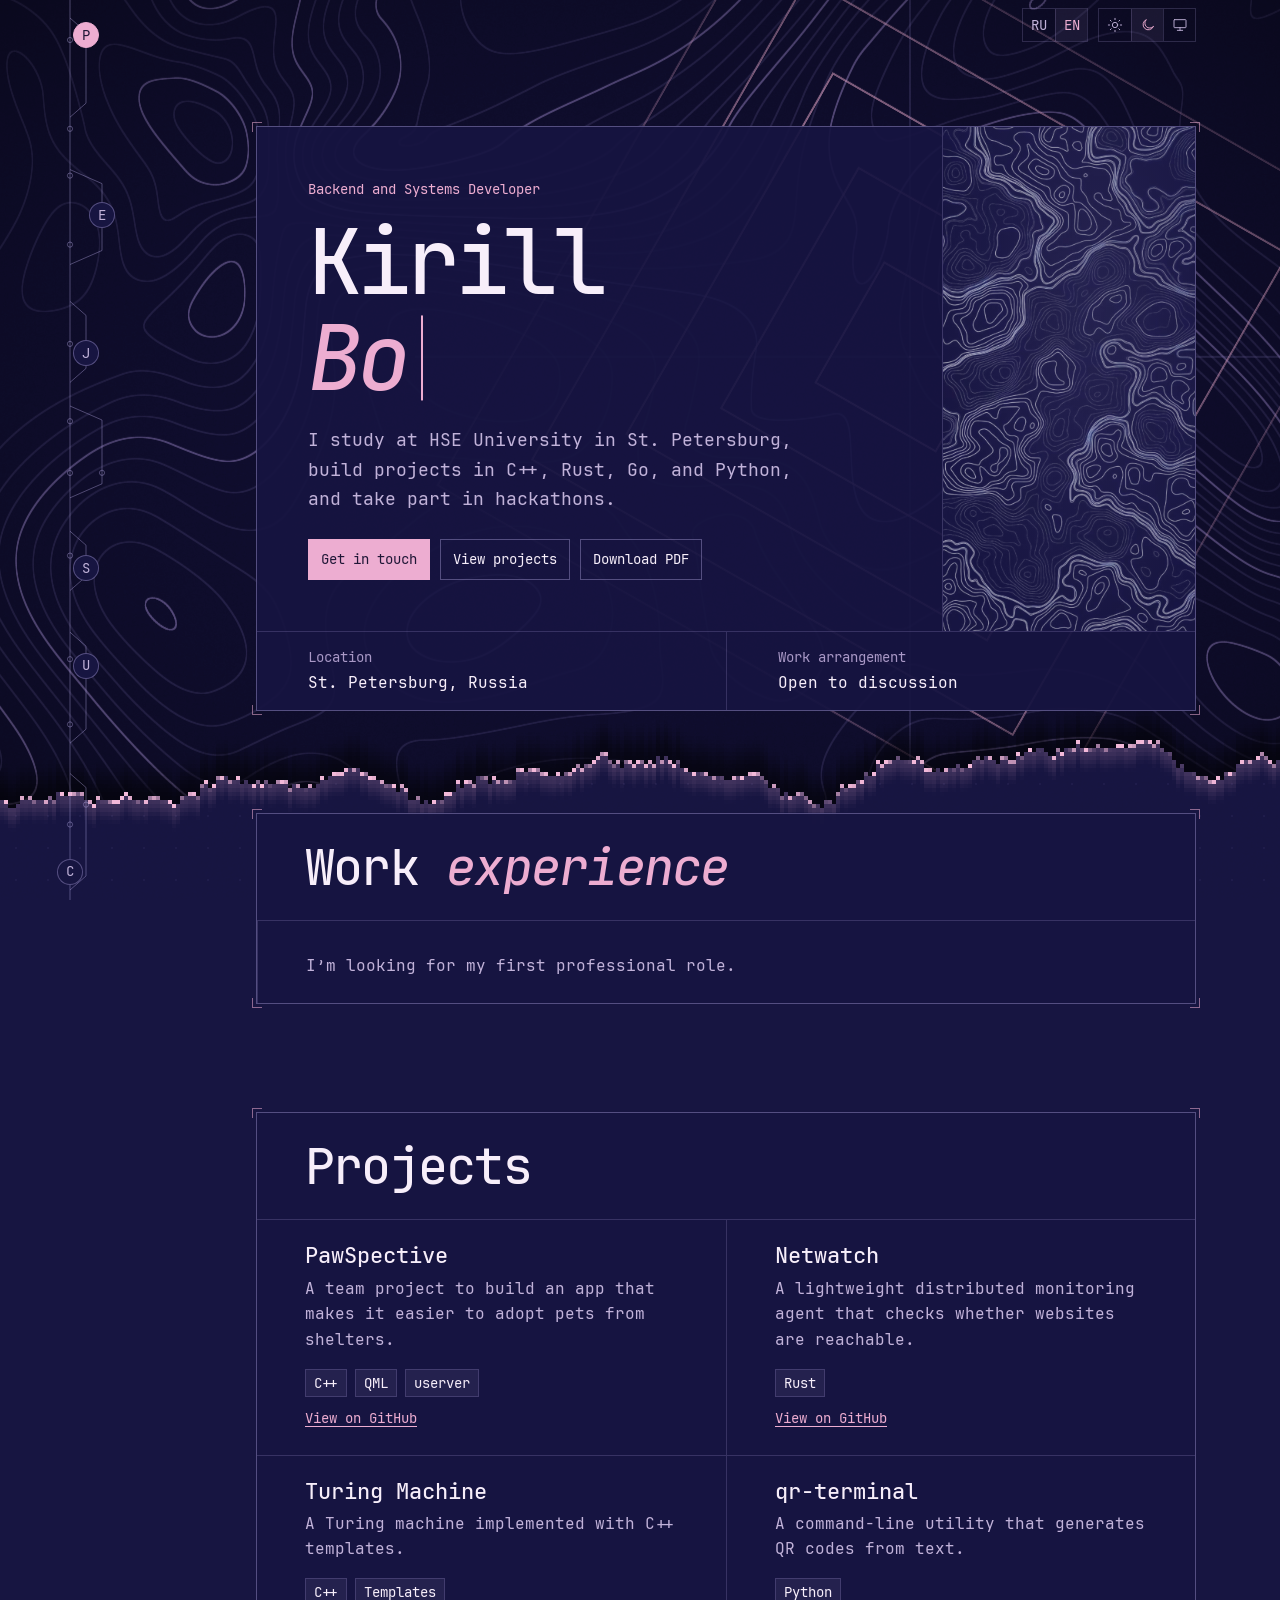
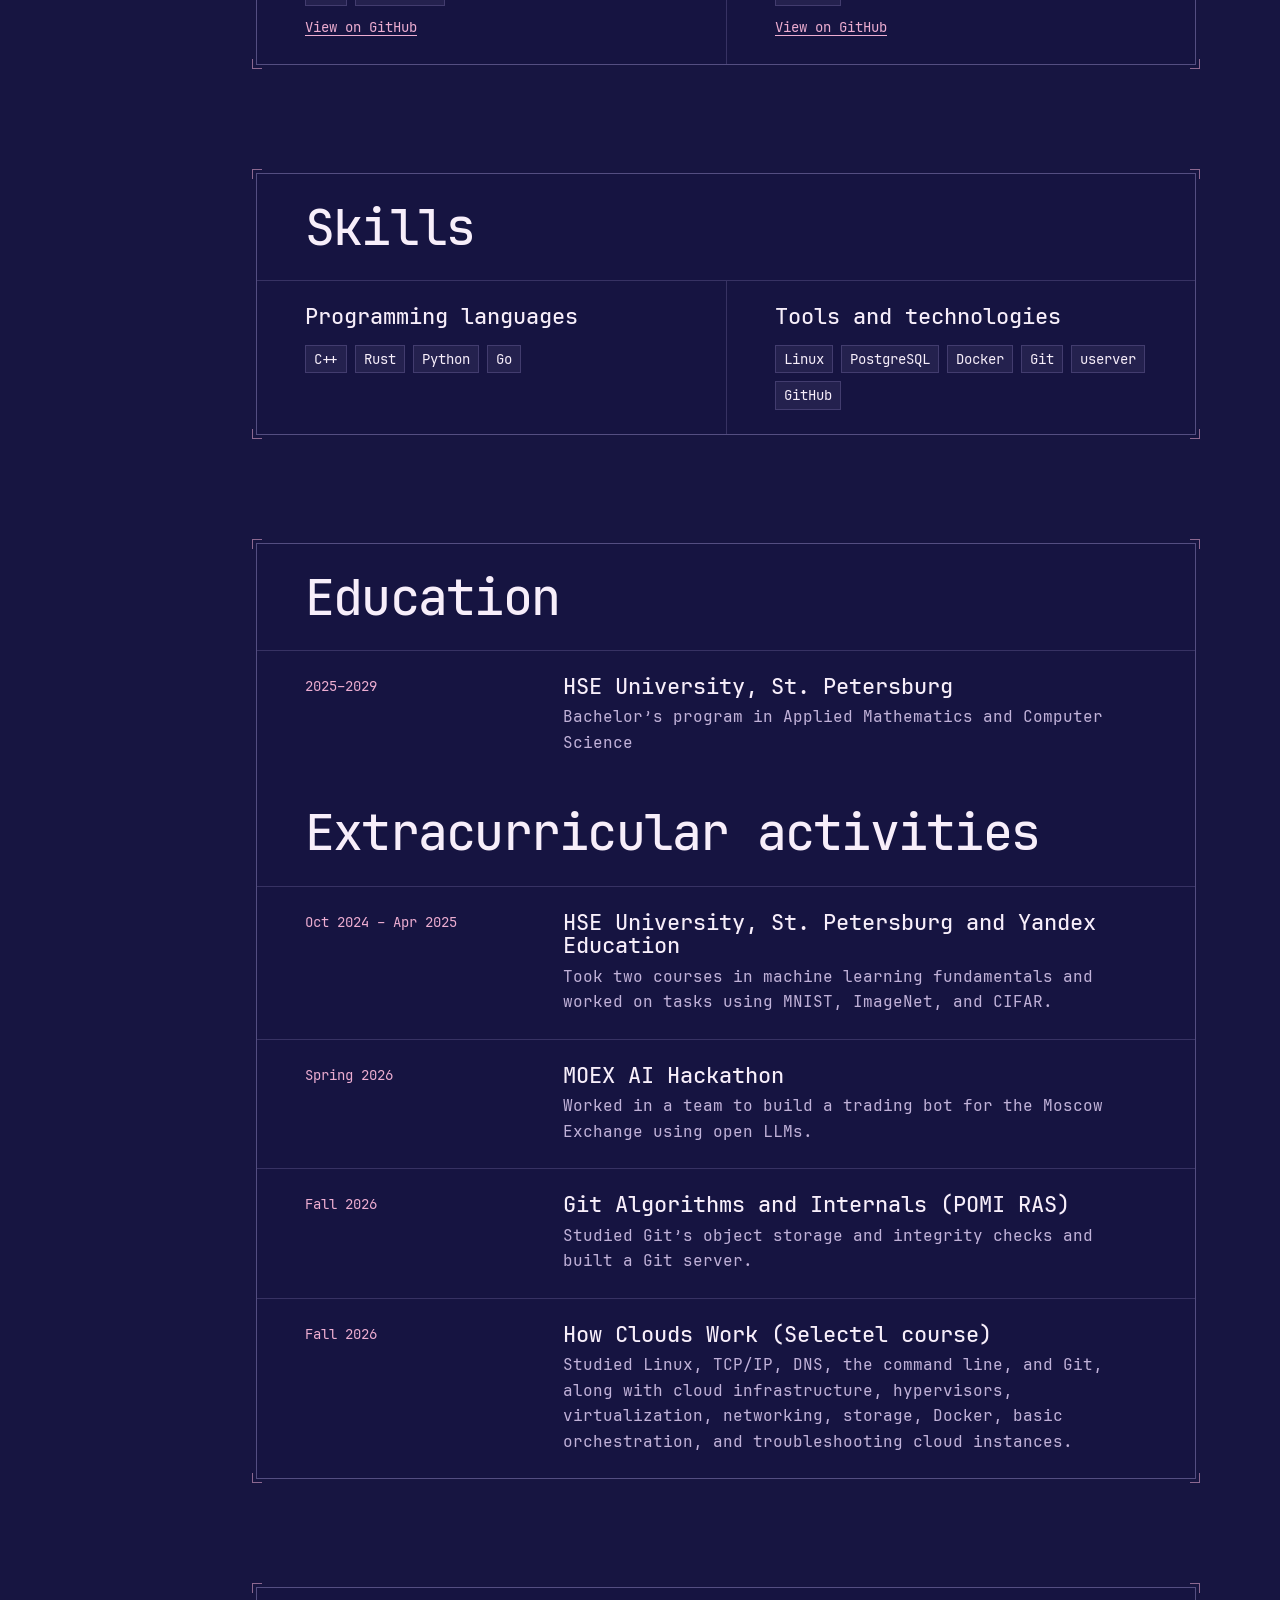
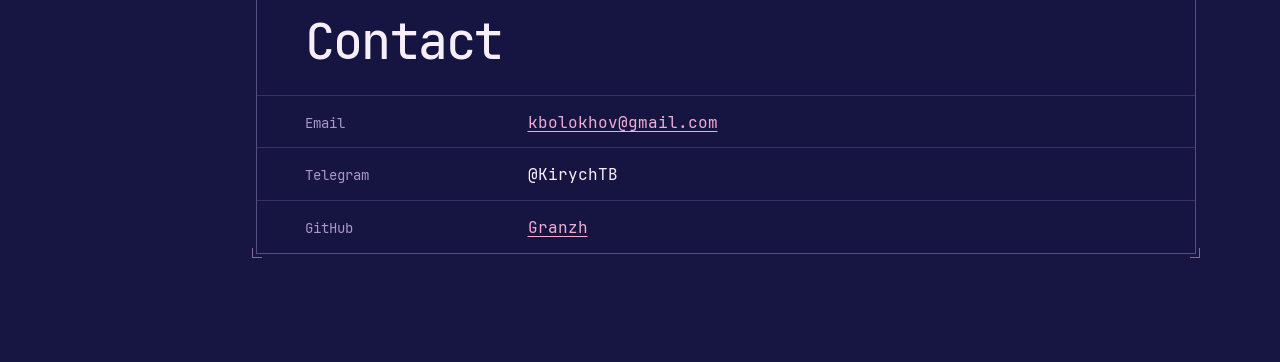
==== commit aaf965c8: "add topbar" ====
--- a/en.html
+++ b/en.html
@@ -60,18 +60,22 @@
 </nav>
 
 <main>
-  <div class="page-controls">
-    <nav class="languages" aria-label="Site language">
-      <a href="./index.html" lang="ru" hreflang="ru" aria-label="Русский">RU</a>
-      <a href="./en.html" aria-label="English" aria-current="page">EN</a>
-    </nav>
-    <div class="themes" id="themes" role="group" aria-label="Color theme" hidden>
-      <button type="button" data-m="light" aria-label="Light theme" title="Light theme" aria-pressed="false"><svg viewBox="0 0 24 24" aria-hidden="true"><circle cx="12" cy="12" r="4"/><path d="M12 2v2M12 20v2M4.9 4.9l1.4 1.4M17.7 17.7l1.4 1.4M2 12h2M20 12h2M4.9 19.1l1.4-1.4M17.7 6.3l1.4-1.4"/></svg></button>
-      <button type="button" data-m="dark" aria-label="Dark theme" title="Dark theme" aria-pressed="true"><svg viewBox="0 0 24 24" aria-hidden="true"><path d="M20 14.5A8 8 0 1 1 9.5 4a6.5 6.5 0 0 0 10.5 10.5z"/></svg></button>
-      <button type="button" data-m="system" aria-label="System theme" title="System theme" aria-pressed="false"><svg viewBox="0 0 24 24" aria-hidden="true"><rect x="3" y="4" width="18" height="12" rx="1"/><path d="M12 16v4M8 20h8"/></svg></button>
-    </div>
-  </div>
-  <section class="hero" id="profile" aria-labelledby="profile-title" tabindex="-1">
+  <header class="hero" id="profile" aria-labelledby="profile-title" tabindex="-1">
+    <div class="page-controls">
+      <div class="pinned-actions">
+        <a class="button primary" href="#contacts">Contact</a>
+        <a class="button" href="./assets/resume-en.pdf" download>Download PDF</a>
+      </div>
+      <nav class="languages" aria-label="Site language">
+        <a href="./index.html" lang="ru" hreflang="ru" aria-label="Русский">RU</a>
+        <a href="./en.html" aria-label="English" aria-current="page">EN</a>
+      </nav>
+      <div class="themes" id="themes" role="group" aria-label="Color theme" hidden>
+        <button type="button" data-m="light" aria-label="Light theme" title="Light theme" aria-pressed="false"><svg viewBox="0 0 24 24" aria-hidden="true"><circle cx="12" cy="12" r="4"/><path d="M12 2v2M12 20v2M4.9 4.9l1.4 1.4M17.7 17.7l1.4 1.4M2 12h2M20 12h2M4.9 19.1l1.4-1.4M17.7 6.3l1.4-1.4"/></svg></button>
+        <button type="button" data-m="dark" aria-label="Dark theme" title="Dark theme" aria-pressed="true"><svg viewBox="0 0 24 24" aria-hidden="true"><path d="M20 14.5A8 8 0 1 1 9.5 4a6.5 6.5 0 0 0 10.5 10.5z"/></svg></button>
+        <button type="button" data-m="system" aria-label="System theme" title="System theme" aria-pressed="false"><svg viewBox="0 0 24 24" aria-hidden="true"><rect x="3" y="4" width="18" height="12" rx="1"/><path d="M12 16v4M8 20h8"/></svg></button>
+      </div>
+    </div>
     <div class="col hero-card">
       <div class="hero-copy">
         <p class="eyebrow">Backend and Systems Developer</p>
@@ -89,7 +93,7 @@
         <div><dt>Work arrangement</dt><dd>Open to discussion</dd></div>
       </dl>
     </div>
-  </section>
+  </header>
 
   <section class="paper" id="experience" aria-labelledby="experience-title" tabindex="-1">
     <div class="col">
--- a/assets/styles.css
+++ b/assets/styles.css
@@ -155,6 +155,7 @@
   align-items: center;
   gap: 10px;
 }
+.pinned-actions { display: none; }
 .languages, .themes {
   display: grid;
   grid-auto-flow: column;
@@ -209,9 +210,56 @@
   background-repeat: no-repeat;
   opacity: .55;
 }
-.hero { padding: clamp(48px, 14vh, 132px) 0 48px; }
+.hero { position: relative; padding: clamp(48px, 14vh, 132px) 0 48px; }
 .hero-card { display: grid; grid-template-columns: minmax(0, 1fr) minmax(126px, 27%); }
 .hero-copy { padding: clamp(24px, 4vw, 56px); }
+@media screen {
+  .hero::after {
+    content: "";
+    position: fixed;
+    z-index: 4;
+    inset: 0 0 auto;
+    height: 2px;
+    background: var(--acc);
+    opacity: var(--hero-line-opacity, 0);
+    transform: var(--hero-line-transform, none);
+    transform-origin: left center;
+    pointer-events: none;
+  }
+  html {
+    --pinned-header-height: 48px;
+    scroll-padding-top: var(--pinned-header-height);
+  }
+  html[data-header-pinned] .page-controls {
+    position: fixed;
+    z-index: 3;
+    inset: 2px 0 auto;
+    height: calc(var(--pinned-header-height) - 2px);
+    padding-inline: clamp(8px, 3vw, 32px);
+    border-bottom: 1px solid var(--line);
+    background: var(--pbg);
+  }
+  html[data-header-pinned] .pinned-actions {
+    display: flex;
+    gap: 8px;
+    margin-inline-end: auto;
+  }
+  .pinned-actions .button {
+    min-height: 32px;
+    padding: 4px 10px;
+    white-space: nowrap;
+  }
+}
+@media screen and (prefers-reduced-motion: no-preference) {
+  html[data-header-pinned] .page-controls { animation: pinned-controls 180ms ease-out; }
+  @keyframes pinned-controls {
+    from { opacity: 0; transform: translateY(-6px); }
+  }
+}
+@media screen and (prefers-reduced-motion: reduce) {
+  .hero::after { opacity: 0; transform: none; }
+  html[data-header-pinned] .hero::after { opacity: 1; }
+}
 .eyebrow, .entry-period, dt, .tags, .button { font-family: var(--mono); font-size: .875rem; }
 .eyebrow { margin: 0; color: var(--acc); }
 h1, h2, h3 { font-weight: 500; line-height: 1.08; overflow-wrap: anywhere; }
@@ -302,9 +350,33 @@
 .contact-list > div + div { border-top: 1px solid var(--line); }
 .project-link, .contact-list a { color: var(--acc); text-underline-offset: .18em; }
 
+@media screen and (prefers-reduced-motion: no-preference) {
+  [data-scroll-reveal="pending"] { opacity: 0; }
+  [data-scroll-reveal="shown"] {
+    animation: scroll-reveal 420ms cubic-bezier(.2, .7, .3, 1);
+  }
+  @keyframes scroll-reveal {
+    from {
+      opacity: 0;
+      transform: translate(var(--reveal-x, 0px), var(--reveal-y, 14px));
+    }
+    to { opacity: 1; transform: translate(0, 0); }
+  }
+}
+
+@media screen and (width > 560px) and (prefers-reduced-motion: no-preference) {
+  :is(#projects, #skills) .grid { overflow-x: clip; }
+  :is(#projects, #skills) .grid > .cell {
+    --reveal-x: -36px;
+    --reveal-y: 0px;
+  }
+  :is(#projects, #skills) .grid > .cell:nth-child(even) { --reveal-x: 36px; }
+}
+
 @media screen and (max-width: 900px), screen and (max-height: 510px) {
-  html { scroll-padding-top: 58px; }
+  html { scroll-padding-top: calc(58px + var(--pinned-header-height)); }
   .nav { position: sticky; inset: 0 auto auto; display: block; width: auto; padding-inline: 12px; background: var(--pbg); border-bottom: 1px solid var(--line2); }
+  html[data-header-pinned] .nav { top: var(--pinned-header-height); }
   .tree { --trunk: 19px; grid-template-columns: repeat(6, minmax(0, 1fr)); height: 56px; max-width: 440px; margin-inline: auto; }
   .tree::before { inset: var(--trunk) 0 auto; width: auto; height: 1px; }
   .tree-node { align-items: flex-start; justify-content: center; padding: calc(var(--trunk) + var(--branch) - var(--node-size) / 2) 0 0; }
@@ -322,6 +394,10 @@
   .cell:nth-child(even) { border-left: 0; }
   .cell + .cell { border-top: 1px solid var(--line); }
   .profile-details > div { padding-inline: 14px; }
+  html[data-header-pinned] .page-controls { gap: 5px; padding-inline: 8px; }
+  .pinned-actions .button { padding-inline: 5px; font-size: .6875rem; }
+  html[data-header-pinned] .pinned-actions { gap: 4px; }
+  html[data-header-pinned] .page-controls :is(.languages, .themes) { grid-auto-columns: 24px; }
 }
 @media (prefers-reduced-motion: reduce) {
   html { scroll-behavior: auto; }
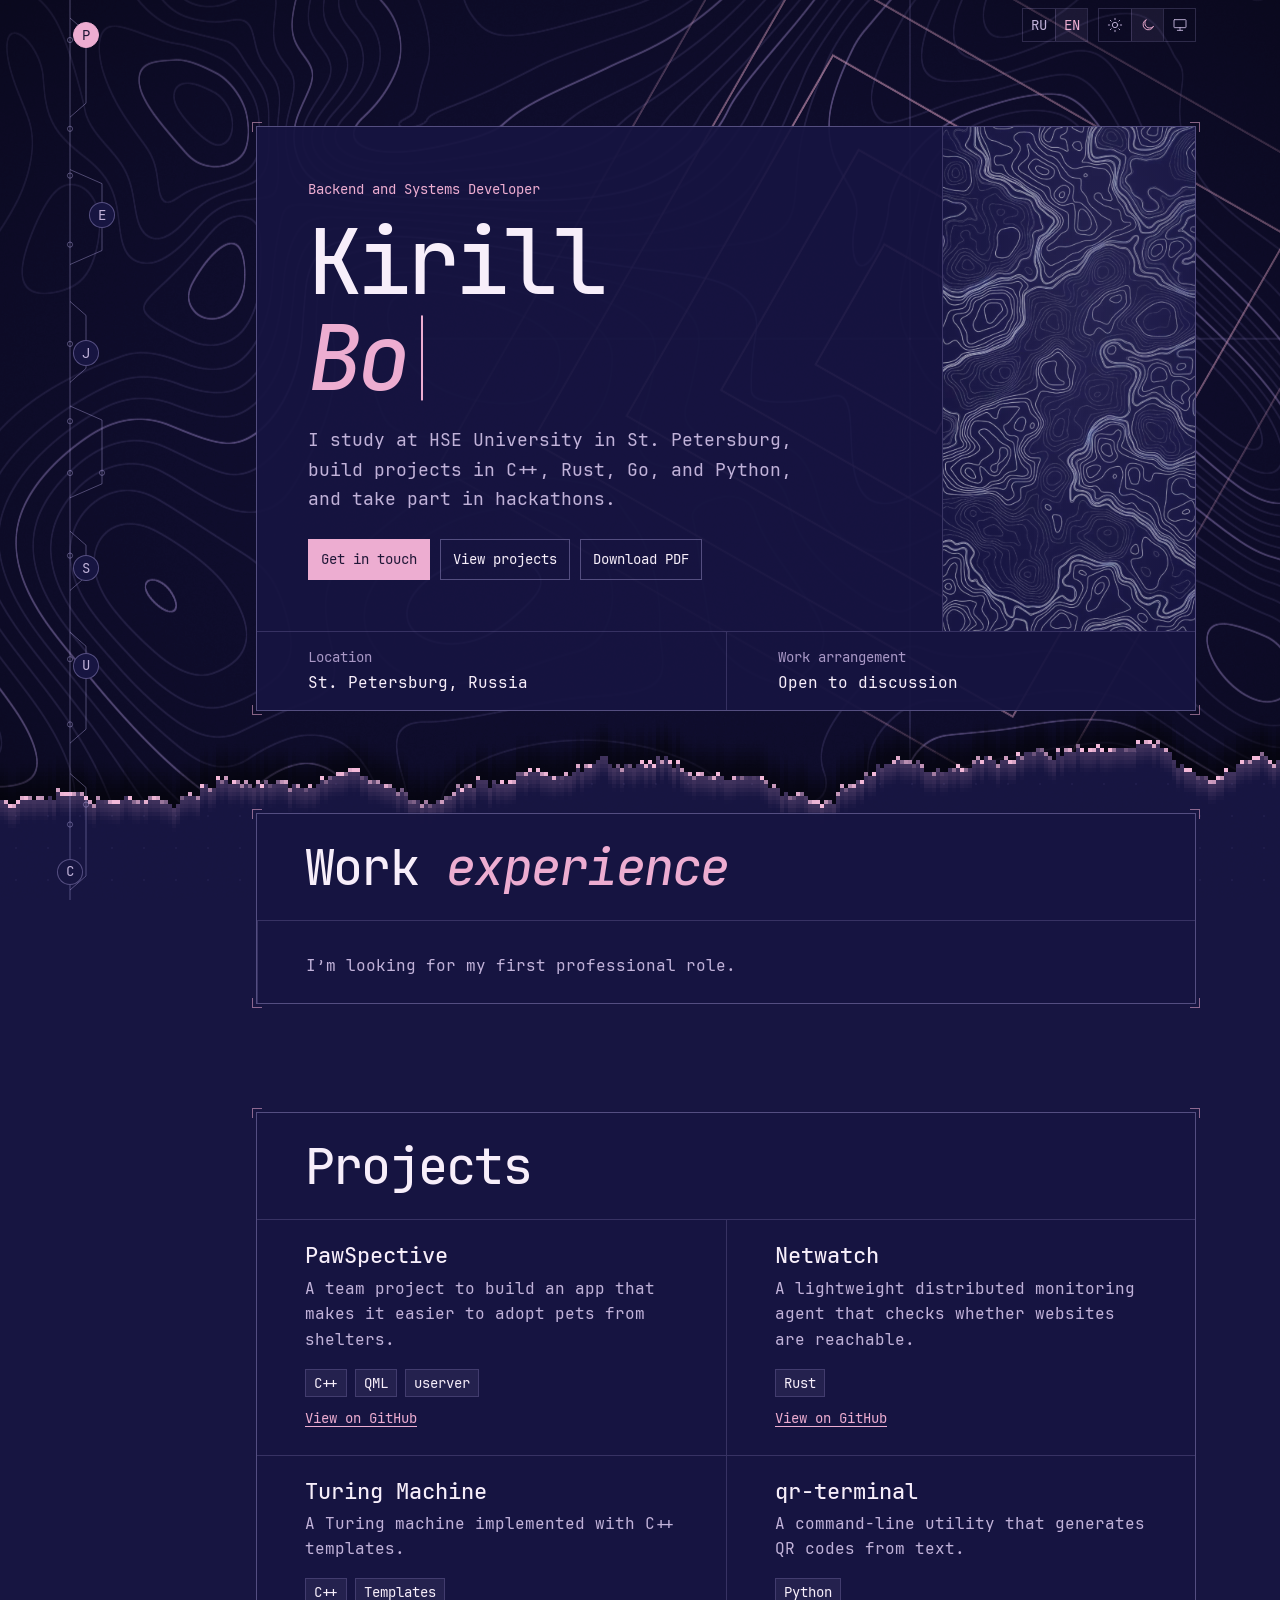
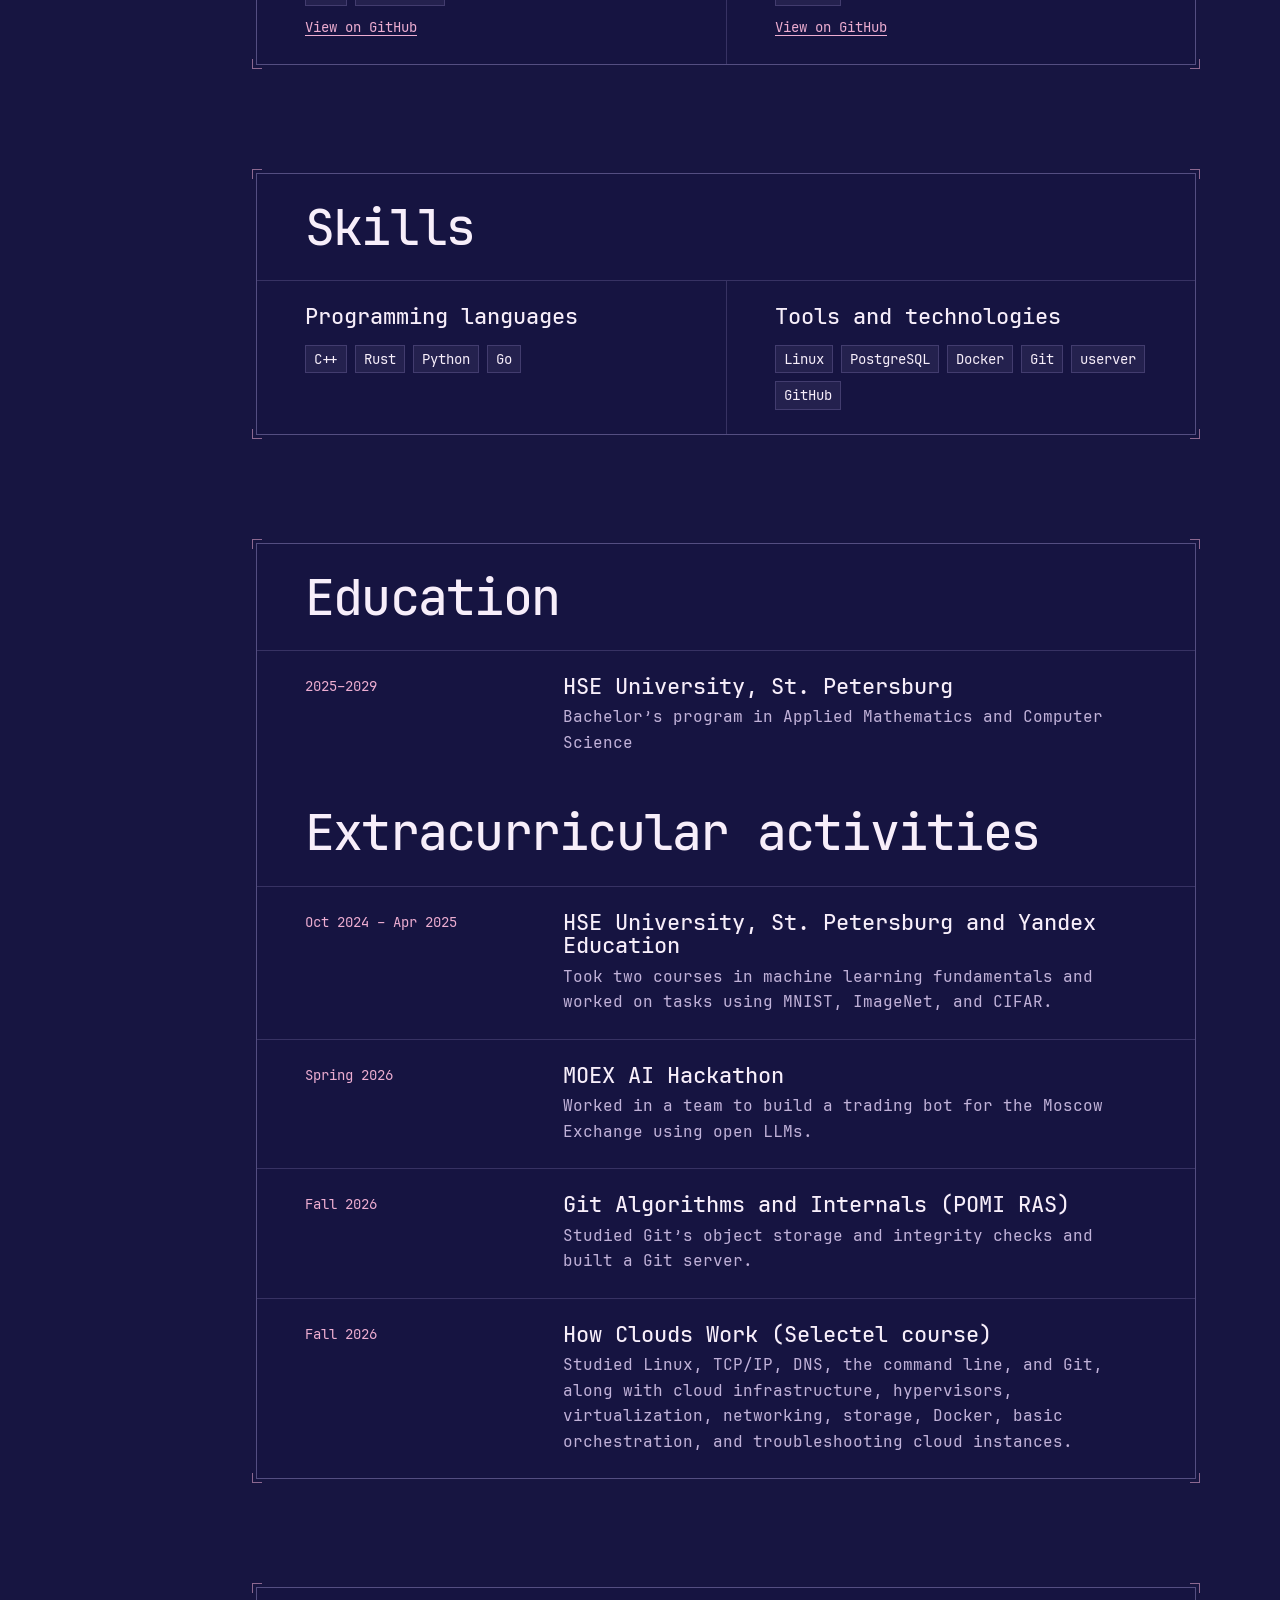
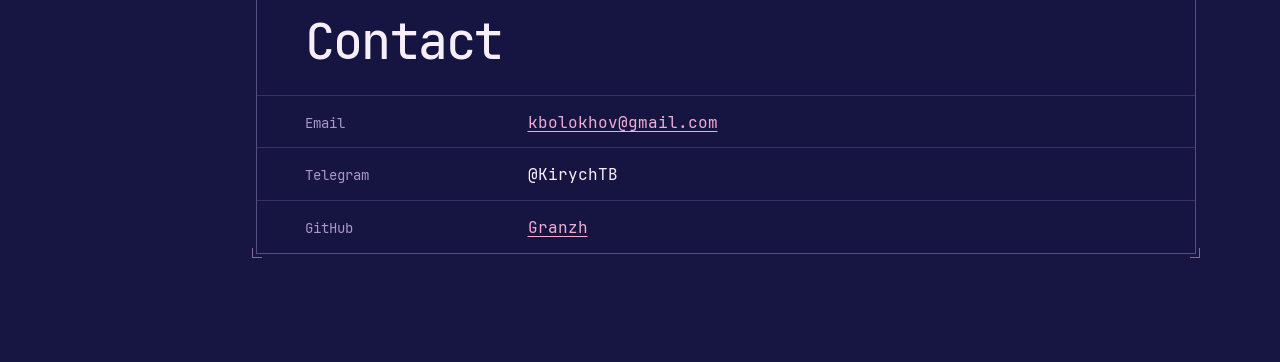
==== commit f9915cbc: "change png to webp" ====
--- a/en.html
+++ b/en.html
@@ -9,6 +9,7 @@
 <link rel="alternate" hreflang="en" href="./en.html">
 <link rel="prefetch" href="./index.html">
 <link rel="stylesheet" href="./assets/styles.css">
+<link rel="preload" as="image" href="./assets/topographic-contours.webp" type="image/webp" media="screen and (width > 560px)">
 <script src="./assets/language-switch.js"></script>
 <script src="./assets/hero-typing.js" defer></script>
 <script src="./assets/background.js" defer></script>
--- a/assets/styles.css
+++ b/assets/styles.css
@@ -308,18 +308,20 @@
     radial-gradient(ellipse at 60% 35%, var(--panel), transparent 75%),
     var(--pbg);
 }
-.mark::before {
-  content: "";
-  position: absolute;
-  inset: 0;
-  background: url("./topographic-contours.png") center / cover no-repeat;
-  mix-blend-mode: screen;
-  opacity: .88;
-}
-html[data-eff="light"] .mark::before {
-  filter: invert(1);
-  mix-blend-mode: multiply;
-  opacity: .65;
+@media screen and (width > 560px) {
+  .mark::before {
+    content: "";
+    position: absolute;
+    inset: 0;
+    background: url("./topographic-contours.webp") center / cover no-repeat;
+    mix-blend-mode: screen;
+    opacity: .88;
+  }
+  html[data-eff="light"] .mark::before {
+    filter: invert(1);
+    mix-blend-mode: multiply;
+    opacity: .65;
+  }
 }
 .profile-details { display: grid; grid-column: 1 / -1; grid-template-columns: repeat(2, minmax(0, 1fr)); margin: 0; border-top: 1px solid var(--line); }
 .profile-details > div { padding: 14px clamp(24px, 4vw, 56px); }
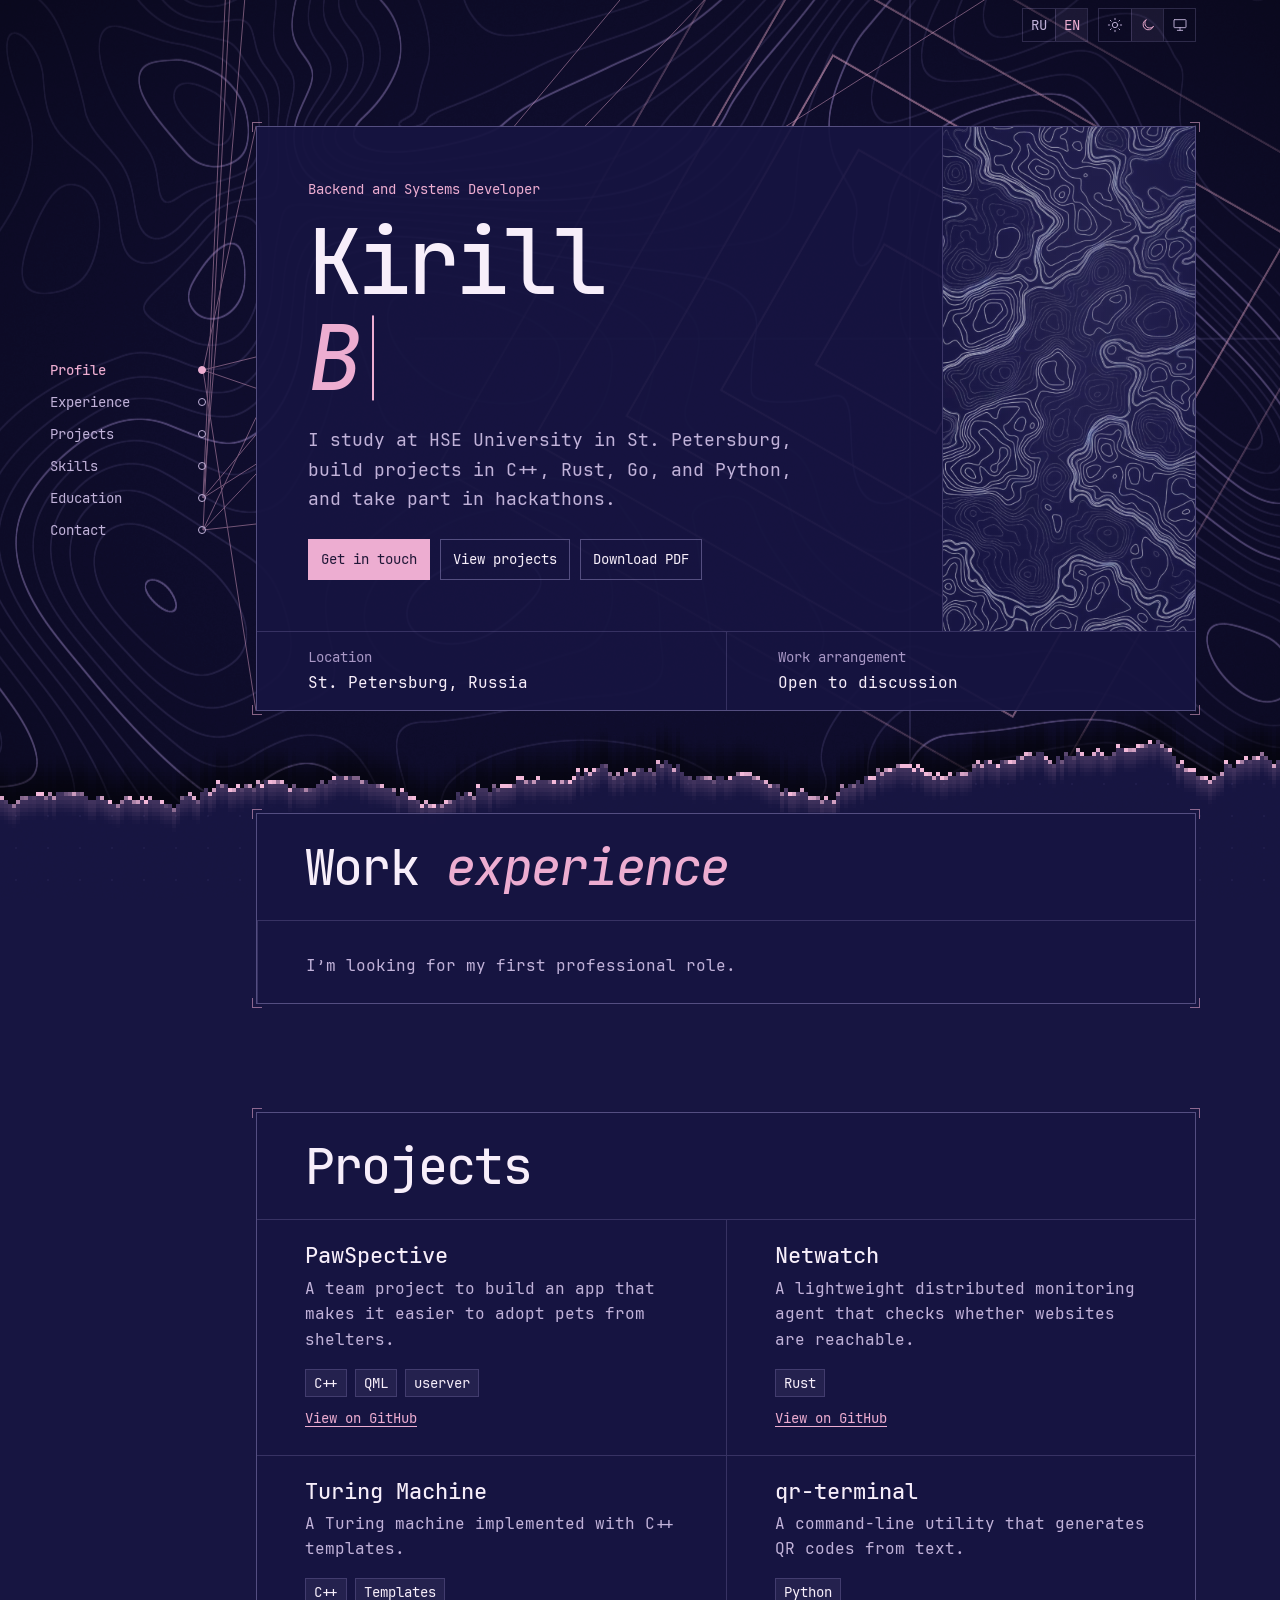
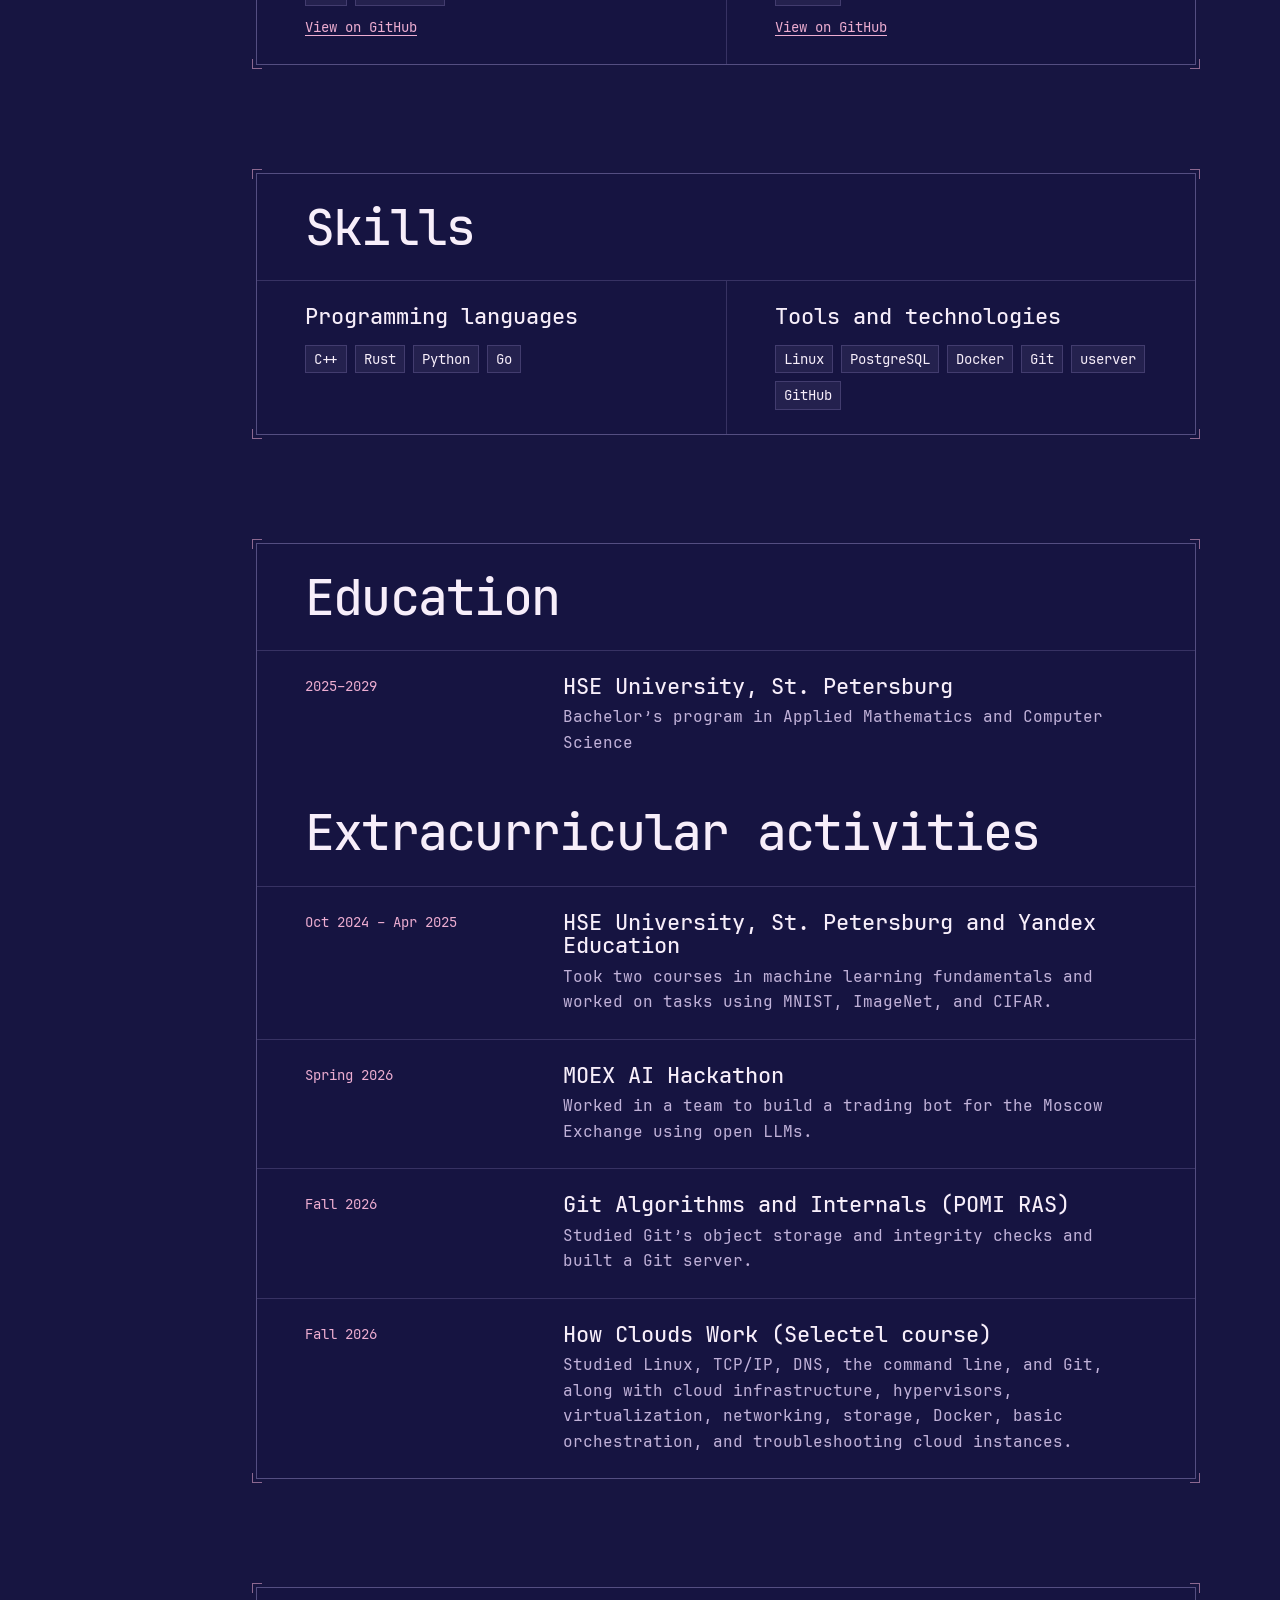
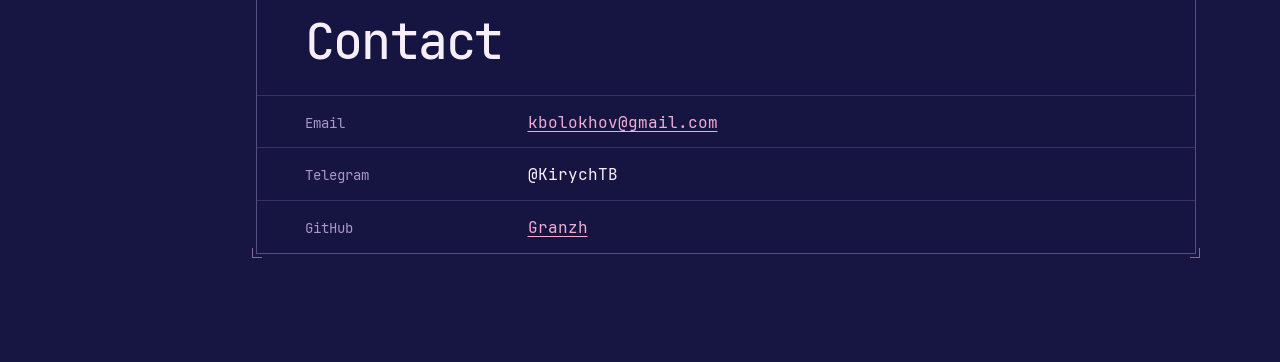
==== commit 0bc2ca3d: "change sidebar" ====
--- a/en.html
+++ b/en.html
@@ -17,46 +17,24 @@
 </head>
 <body>
 <canvas id="gl" aria-hidden="true"></canvas>
+<svg class="section-connector" aria-hidden="true" focusable="false">
+  <defs>
+    <mask id="section-connector-mask" maskUnits="userSpaceOnUse" x="0" y="0" width="100%" height="100%">
+      <rect width="100%" height="100%" fill="white"/>
+      <path fill="black"/>
+    </mask>
+  </defs>
+  <g mask="url(#section-connector-mask)"></g>
+</svg>
 
 <nav class="nav" aria-label="Resume sections">
-  <svg class="tree-rail" aria-hidden="true" focusable="false" hidden></svg>
-  <ul class="tree" id="toc" role="list">
-    <li class="tree-node">
-      <details name="resume-sections">
-        <summary aria-label="Profile">P</summary>
-        <a href="#profile" aria-current="location">Profile</a>
-      </details>
-    </li>
-    <li class="tree-node">
-      <details name="resume-sections">
-        <summary aria-label="Experience">E</summary>
-        <a href="#experience">Experience</a>
-      </details>
-    </li>
-    <li class="tree-node">
-      <details name="resume-sections">
-        <summary aria-label="Projects">J</summary>
-        <a href="#projects">Projects</a>
-      </details>
-    </li>
-    <li class="tree-node">
-      <details name="resume-sections">
-        <summary aria-label="Skills">S</summary>
-        <a href="#skills">Skills</a>
-      </details>
-    </li>
-    <li class="tree-node">
-      <details name="resume-sections">
-        <summary aria-label="Education">U</summary>
-        <a href="#education">Education</a>
-      </details>
-    </li>
-    <li class="tree-node">
-      <details name="resume-sections">
-        <summary aria-label="Contact">C</summary>
-        <a href="#contacts">Contact</a>
-      </details>
-    </li>
+  <ul class="section-links" id="toc" role="list">
+    <li><a href="#profile" aria-current="location">Profile</a></li>
+    <li><a href="#experience">Experience</a></li>
+    <li><a href="#projects">Projects</a></li>
+    <li><a href="#skills">Skills</a></li>
+    <li><a href="#education">Education</a></li>
+    <li><a href="#contacts">Contact</a></li>
   </ul>
 </nav>
 
--- a/assets/styles.css
+++ b/assets/styles.css
@@ -68,84 +68,50 @@
   inset: 0 auto 0 var(--left);
   width: var(--nav-width);
   display: grid;
-  grid-template-rows: minmax(0, 1fr);
+  align-content: center;
   pointer-events: none;
-  font-family: var(--mono);
-}
-.tree {
-  --trunk: 19px;
-  --node-size: 36px;
+}
+.section-links {
+  display: grid;
+  margin: 0;
+  padding: 0 26px 0 0;
+  list-style: none;
+}
+.section-links a {
   position: relative;
   display: grid;
-  grid-auto-rows: 1fr;
-  margin: 0;
-  padding: 0;
-  list-style: none;
-}
-.tree::before, .tree-node::before {
-  content: "";
-  position: absolute;
-  background: var(--line2);
-}
-.tree::before { inset: 0 auto 0 var(--trunk); width: 1px; }
-.tree-node {
-  --branch: 0px;
-  position: relative;
-  display: flex;
+  grid-template-columns: minmax(0, 1fr) auto;
   align-items: center;
-  padding-inline-start: calc(var(--trunk) + var(--branch) - var(--node-size) / 2);
-}
-.tree-node:nth-child(3n + 2) { --branch: 25px; }
-.tree-node:nth-child(3n) { --branch: 44px; }
-.tree-node::before { top: 50%; left: var(--trunk); width: var(--branch); height: 1px; }
-.tree-node details { position: relative; pointer-events: auto; }
-.tree-node details[open] { z-index: 1; }
-.tree-node summary {
-  display: grid;
-  place-items: center;
-  width: var(--node-size);
-  height: var(--node-size);
-  border: 1px solid var(--line2);
-  border-radius: 50%;
+  gap: 6px;
+  min-height: 32px;
   color: var(--mut);
   font-size: .875rem;
-  list-style: none;
-  background: var(--pbg);
-  cursor: pointer;
-}
-.tree-node summary::-webkit-details-marker { display: none; }
-.tree-node summary:hover, .tree-node details[open] summary { color: var(--acc); border-color: var(--acc); }
-.tree-node details:has(a[aria-current]) summary { color: var(--on-acc); background: var(--acc); border-color: var(--acc); }
-.tree-node a {
-  position: absolute;
-  top: 50%;
-  left: calc(100% + 8px);
-  transform: translateY(-50%);
-  padding: 6px 10px;
-  border: 1px solid var(--line2);
-  background: var(--pbg);
-  color: var(--fg);
-  font-size: .875rem;
+  line-height: 1.2;
   text-decoration: none;
-  white-space: nowrap;
-}
-.tree-node a:hover { color: var(--acc); border-color: var(--acc); }
-.tree-rail {
-  position: absolute;
-  top: 0;
-  left: 0;
-  overflow: visible;
+  pointer-events: auto;
+}
+.section-links a::after {
+  content: "";
+  width: 6px;
+  height: 6px;
+  border: 1px solid currentColor;
+  border-radius: 50%;
+}
+.section-links a:hover, .section-links a:focus-visible { color: var(--fg); }
+.section-links a[aria-current] { color: var(--acc); font-weight: 500; }
+.section-links a[aria-current]::after { background: currentColor; }
+.section-connector {
+  position: fixed;
+  inset: 0;
+  width: 100%;
+  height: 100%;
+  opacity: .45;
   pointer-events: none;
 }
-.tree[data-rail] { --node-size: 26px; display: block; }
-.tree[data-rail]::before, .tree[data-rail] .tree-node::before { display: none; }
-.tree[data-rail] .tree-node {
-  position: absolute;
-  left: var(--node-x);
-  top: var(--node-y);
-  display: block;
-  padding: 0;
-  transform: translate(-50%, -50%);
+.section-connector > g {
+  fill: none;
+  stroke: var(--acc);
+  stroke-width: 1px;
 }
 .page-controls {
   position: absolute;
@@ -174,7 +140,7 @@
 .languages a:hover { color: var(--fg); }
 .languages a[aria-current] { color: var(--acc); background: var(--panel); }
 @media screen and (prefers-reduced-motion: no-preference) {
-  html[data-language-entering] :is(.nav, main) { visibility: hidden; }
+  html[data-language-entering] :is(.nav, .section-connector, main) { visibility: hidden; }
   ::highlight(resume-strike) { text-decoration: line-through .075em; }
   ::highlight(resume-erased) { color: transparent; text-decoration-color: transparent; }
 }
@@ -376,21 +342,36 @@
 }
 
 @media screen and (max-width: 900px), screen and (max-height: 510px) {
-  html { scroll-padding-top: calc(58px + var(--pinned-header-height)); }
-  .nav { position: sticky; inset: 0 auto auto; display: block; width: auto; padding-inline: 12px; background: var(--pbg); border-bottom: 1px solid var(--line2); }
+  html {
+    --nav-row-height: 2.125rem;
+    --nav-height: var(--nav-row-height);
+    scroll-padding-top: calc(var(--nav-height) + var(--pinned-header-height) + 9px);
+  }
+  .nav {
+    position: sticky;
+    inset: 0 auto auto;
+    display: block;
+    width: auto;
+    padding-inline: 12px;
+    background: var(--pbg);
+    border-bottom: 1px solid var(--line2);
+  }
   html[data-header-pinned] .nav { top: var(--pinned-header-height); }
-  .tree { --trunk: 19px; grid-template-columns: repeat(6, minmax(0, 1fr)); height: 56px; max-width: 440px; margin-inline: auto; }
-  .tree::before { inset: var(--trunk) 0 auto; width: auto; height: 1px; }
-  .tree-node { align-items: flex-start; justify-content: center; padding: calc(var(--trunk) + var(--branch) - var(--node-size) / 2) 0 0; }
-  .tree-node:nth-child(3n + 2) { --branch: 8px; }
-  .tree-node:nth-child(3n) { --branch: 16px; }
-  .tree-node::before { top: var(--trunk); left: 50%; width: 1px; height: var(--branch); }
-  .tree-node a { top: calc(100% + 8px); left: 0; transform: none; }
-  .tree-node:nth-last-child(-n + 2) a { left: auto; right: 0; }
+  .section-connector { display: none; }
+  .section-links {
+    grid-template-columns: repeat(6, minmax(0, 1fr));
+    column-gap: 8px;
+    max-width: 650px;
+    margin-inline: auto;
+    padding: 0;
+  }
+  .section-links a { min-height: var(--nav-row-height); font-size: .75rem; overflow-wrap: anywhere; }
   .page-controls { right: 16px; }
   .col { width: auto; margin-inline: 16px; }
 }
 @media screen and (max-width: 560px) {
+  html { --nav-height: calc(2 * var(--nav-row-height)); }
+  .section-links { grid-template-columns: repeat(3, minmax(0, 1fr)); }
   .hero-card, .grid, .entry { grid-template-columns: minmax(0, 1fr); }
   .mark { display: none; }
   .cell:nth-child(even) { border-left: 0; }
@@ -418,7 +399,7 @@
     --pbg: #fff;
     color-scheme: light;
   }
-  #gl, .nav, .page-controls, .actions, .mark, .col::before { display: none; }
+  #gl, .nav, .section-connector, .page-controls, .actions, .mark, .col::before { display: none; }
   body { font: 11pt/1.4 Georgia, serif; }
   .hero, .paper, .gap { padding: 5px 0; }
   .hero-card { display: block; }
